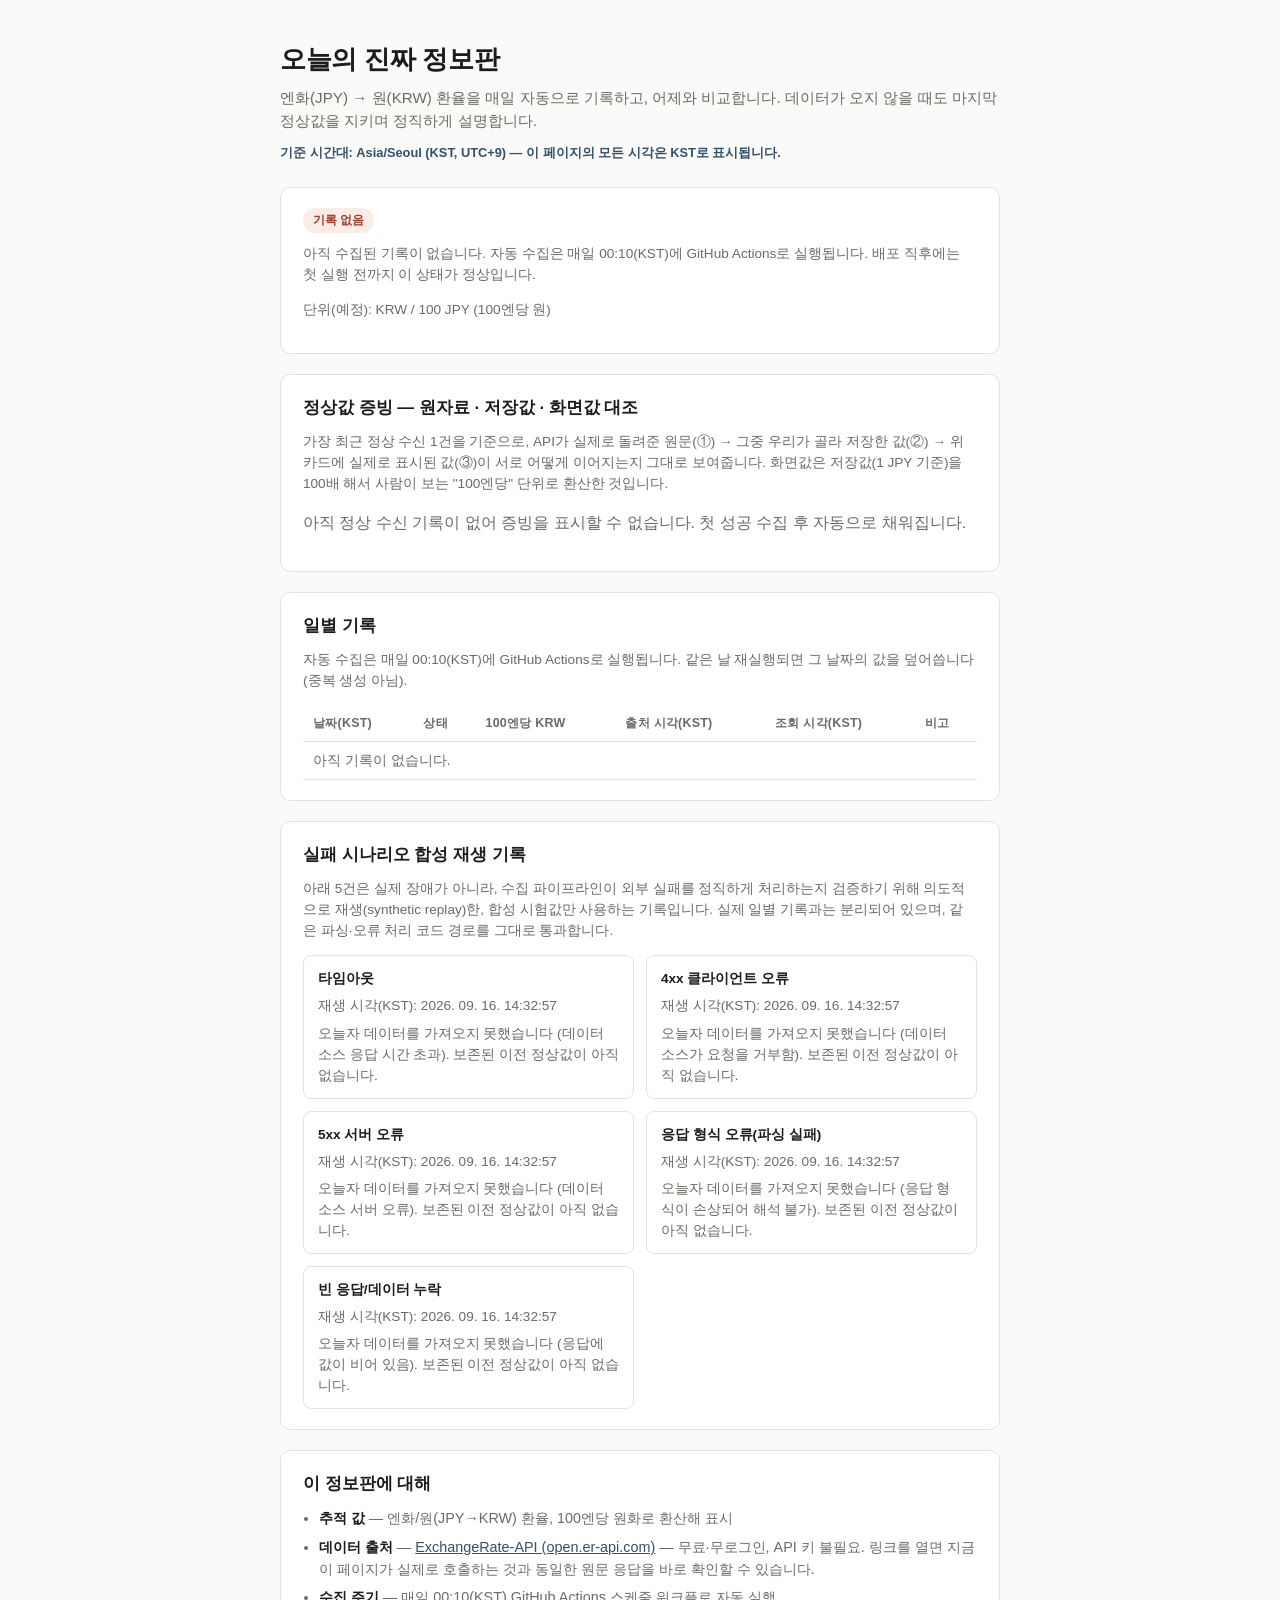
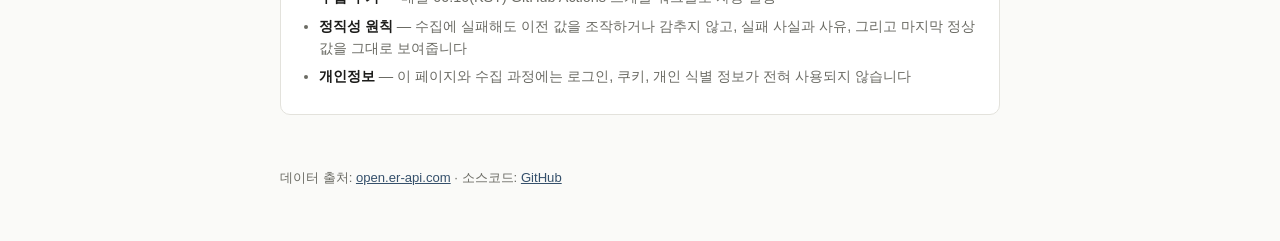
==== index.html @ 123bb634 "카드1+카드2: JPY/KRW 정보판 초기 구현 - open.er-api.com(무키) 기반 JPY/KRW 수집기, 값/단위/출처/두 시각/기준시간대 표시 - 원자료·저장값·화면값" ====
<!DOCTYPE html>
<html lang="ko">
<head>
<meta charset="UTF-8" />
<meta name="viewport" content="width=device-width, initial-scale=1" />
<title>오늘의 진짜 정보판 — 엔화/원(JPY/KRW) 환율</title>
<meta name="description" content="엔화/원 환율을 매일 자동으로 기록하고, 데이터가 오지 않을 때도 정직하게 설명하는 정보판" />
<link rel="stylesheet" href="style.css" />
</head>
<body>
  <header class="page-header">
    <h1>오늘의 진짜 정보판</h1>
    <p class="subtitle">엔화(JPY) → 원(KRW) 환율을 매일 자동으로 기록하고, 어제와 비교합니다. 데이터가 오지 않을 때도 마지막 정상값을 지키며 정직하게 설명합니다.</p>
    <p id="ref-tz-banner" class="ref-tz-banner">기준 시간대: 불러오는 중…</p>
  </header>

  <main>
    <section id="today-card" class="card" aria-live="polite">
      <p class="loading">불러오는 중…</p>
    </section>

    <section class="card">
      <h2>정상값 증빙 — 원자료 · 저장값 · 화면값 대조</h2>
      <p class="note">가장 최근 정상 수신 1건을 기준으로, API가 실제로 돌려준 원문(①) → 그중 우리가 골라 저장한 값(②) → 위 카드에 실제로 표시된 값(③)이 서로 어떻게 이어지는지 그대로 보여줍니다. 화면값은 저장값(1 JPY 기준)을 100배 해서 사람이 보는 "100엔당" 단위로 환산한 것입니다.</p>
      <div id="evidence-body">
        <p class="muted">불러오는 중…</p>
      </div>
    </section>

    <section class="card">
      <h2>일별 기록</h2>
      <p class="note">자동 수집은 매일 00:10(KST)에 GitHub Actions로 실행됩니다. 같은 날 재실행되면 그 날짜의 값을 덮어씁니다(중복 생성 아님).</p>
      <div class="table-wrap">
        <table id="history-table">
          <thead>
            <tr>
              <th>날짜(KST)</th>
              <th>상태</th>
              <th>100엔당 KRW</th>
              <th>출처 시각(KST)</th>
              <th>조회 시각(KST)</th>
              <th>비고</th>
            </tr>
          </thead>
          <tbody id="history-tbody">
            <tr><td colspan="6" class="muted">불러오는 중…</td></tr>
          </tbody>
        </table>
      </div>
    </section>

    <section class="card">
      <h2>실패 시나리오 합성 재생 기록</h2>
      <p class="note">아래 5건은 실제 장애가 아니라, 수집 파이프라인이 외부 실패를 정직하게 처리하는지 검증하기 위해 의도적으로 재생(synthetic replay)한, 합성 시험값만 사용하는 기록입니다. 실제 일별 기록과는 분리되어 있으며, 같은 파싱·오류 처리 코드 경로를 그대로 통과합니다.</p>
      <div id="replay-grid" class="replay-grid">
        <p class="muted">불러오는 중…</p>
      </div>
    </section>

    <section class="card">
      <h2>이 정보판에 대해</h2>
      <ul class="about-list">
        <li><strong>추적 값</strong> — 엔화/원(JPY→KRW) 환율, 100엔당 원화로 환산해 표시</li>
        <li><strong>데이터 출처</strong> — <a href="https://open.er-api.com/v6/latest/JPY" target="_blank" rel="noopener">ExchangeRate-API (open.er-api.com)</a> — 무료·무로그인, API 키 불필요. 링크를 열면 지금 이 페이지가 실제로 호출하는 것과 동일한 원문 응답을 바로 확인할 수 있습니다.</li>
        <li><strong>수집 주기</strong> — 매일 00:10(KST) GitHub Actions 스케줄 워크플로 자동 실행</li>
        <li><strong>정직성 원칙</strong> — 수집에 실패해도 이전 값을 조작하거나 감추지 않고, 실패 사실과 사유, 그리고 마지막 정상값을 그대로 보여줍니다</li>
        <li><strong>개인정보</strong> — 이 페이지와 수집 과정에는 로그인, 쿠키, 개인 식별 정보가 전혀 사용되지 않습니다</li>
      </ul>
    </section>
  </main>

  <footer class="page-footer">
    <p>
      데이터 출처: <a href="https://open.er-api.com/v6/latest/JPY" target="_blank" rel="noopener">open.er-api.com</a>
      · 소스코드: <a id="source-link" href="#" target="_blank" rel="noopener">GitHub</a>
    </p>
  </footer>

  <script src="app.js"></script>
</body>
</html>
---- style.css ----
:root {
  --bg: #fafaf8;
  --fg: #1c1c1a;
  --muted: #6b6b64;
  --border: #e3e2dc;
  --card-bg: #ffffff;
  --ok: #2f6b3e;
  --ok-bg: #eaf4ec;
  --fail: #a13d2c;
  --fail-bg: #fbece7;
  --accent: #35506b;
  --mono: "SFMono-Regular", Consolas, "Liberation Mono", Menlo, monospace;
}

@media (prefers-color-scheme: dark) {
  :root {
    --bg: #16161a;
    --fg: #ecebe6;
    --muted: #9a9a92;
    --border: #2c2c30;
    --card-bg: #1e1e22;
    --ok: #7cc98d;
    --ok-bg: #1c2f21;
    --fail: #e08a76;
    --fail-bg: #341f1a;
    --accent: #8fb4d9;
  }
}

* { box-sizing: border-box; }

body {
  margin: 0;
  background: var(--bg);
  color: var(--fg);
  font-family: -apple-system, BlinkMacSystemFont, "Segoe UI", Pretendard, "Apple SD Gothic Neo", sans-serif;
  line-height: 1.55;
}

.page-header {
  max-width: 760px;
  margin: 0 auto;
  padding: 40px 20px 8px;
}

.page-header h1 {
  font-size: 1.6rem;
  margin: 0 0 6px;
  letter-spacing: -0.01em;
}

.subtitle {
  color: var(--muted);
  margin: 0;
  font-size: 0.95rem;
}

.ref-tz-banner {
  margin: 10px 0 0;
  font-size: 0.8rem;
  color: var(--accent);
  font-weight: 600;
}

main {
  max-width: 760px;
  margin: 0 auto;
  padding: 16px 20px 40px;
  display: flex;
  flex-direction: column;
  gap: 20px;
}

.card {
  background: var(--card-bg);
  border: 1px solid var(--border);
  border-radius: 10px;
  padding: 20px 22px;
}

.card h2 {
  font-size: 1.05rem;
  margin: 0 0 10px;
}

.note {
  color: var(--muted);
  font-size: 0.85rem;
  margin: 0 0 14px;
}

.muted { color: var(--muted); }

/* today card */
.status-row {
  display: flex;
  align-items: center;
  gap: 10px;
  flex-wrap: wrap;
  margin-bottom: 10px;
}

.badge {
  display: inline-block;
  font-size: 0.78rem;
  font-weight: 600;
  padding: 3px 10px;
  border-radius: 999px;
}

.badge.ok { color: var(--ok); background: var(--ok-bg); }
.badge.fail { color: var(--fail); background: var(--fail-bg); }

.rate-main {
  font-family: var(--mono);
  font-size: 2.2rem;
  font-weight: 600;
  margin: 4px 0;
}

.delta {
  font-family: var(--mono);
  font-size: 1rem;
}

.delta.up { color: var(--fail); }
.delta.down { color: var(--accent); }
.delta.flat { color: var(--muted); }

.meta-line {
  font-size: 0.85rem;
  color: var(--muted);
  margin-top: 4px;
}

.unit-line, .source-line {
  font-size: 0.88rem;
  margin-top: 6px;
}

.times-grid {
  display: grid;
  grid-template-columns: 1fr 1fr;
  gap: 6px 16px;
  font-size: 0.85rem;
  margin-top: 8px;
  padding: 10px 12px;
  background: var(--bg);
  border-radius: 8px;
}

@media (max-width: 480px) {
  .times-grid { grid-template-columns: 1fr; }
}

.fail-explainer {
  margin-top: 12px;
  padding: 12px 14px;
  background: var(--fail-bg);
  border-radius: 8px;
  font-size: 0.9rem;
}

.lkg-box {
  margin-top: 10px;
  padding: 12px 14px;
  background: var(--ok-bg);
  border-radius: 8px;
  font-size: 0.9rem;
}

/* table */
.table-wrap { overflow-x: auto; }

table {
  width: 100%;
  border-collapse: collapse;
  font-size: 0.86rem;
}

th, td {
  text-align: left;
  padding: 8px 10px;
  border-bottom: 1px solid var(--border);
  white-space: nowrap;
}

th { color: var(--muted); font-weight: 600; font-size: 0.78rem; text-transform: uppercase; letter-spacing: 0.02em; }

td.num { font-family: var(--mono); }

/* replay grid */
.replay-grid {
  display: grid;
  grid-template-columns: repeat(auto-fill, minmax(220px, 1fr));
  gap: 12px;
}

.replay-item {
  border: 1px solid var(--border);
  border-radius: 8px;
  padding: 12px 14px;
  font-size: 0.85rem;
}

.replay-item .type-label {
  font-weight: 600;
  margin-bottom: 6px;
  display: block;
}

.replay-item .msg {
  color: var(--muted);
  margin-top: 6px;
}

/* evidence section */
.evidence-grid {
  display: grid;
  grid-template-columns: repeat(3, 1fr);
  gap: 14px;
}

@media (max-width: 720px) {
  .evidence-grid { grid-template-columns: 1fr; }
}

.evidence-col h3 {
  font-size: 0.85rem;
  margin: 0 0 8px;
  color: var(--accent);
}

.code-block {
  background: var(--bg);
  border: 1px solid var(--border);
  border-radius: 8px;
  padding: 10px 12px;
  font-family: var(--mono);
  font-size: 0.76rem;
  line-height: 1.5;
  white-space: pre-wrap;
  word-break: break-word;
  max-height: 320px;
  overflow-y: auto;
  margin: 0;
}

.code-block mark {
  background: var(--ok-bg);
  color: var(--ok);
  border-radius: 3px;
  padding: 0 2px;
}

.screen-value {
  white-space: normal;
  font-family: inherit;
  font-size: 0.85rem;
}

.about-list {
  margin: 0;
  padding-left: 1.1em;
  font-size: 0.9rem;
  color: var(--muted);
}

.about-list li { margin-bottom: 6px; }
.about-list strong { color: var(--fg); }

.page-footer {
  max-width: 760px;
  margin: 0 auto;
  padding: 0 20px 40px;
  font-size: 0.82rem;
  color: var(--muted);
}

.page-footer a, .about-list a { color: var(--accent); }
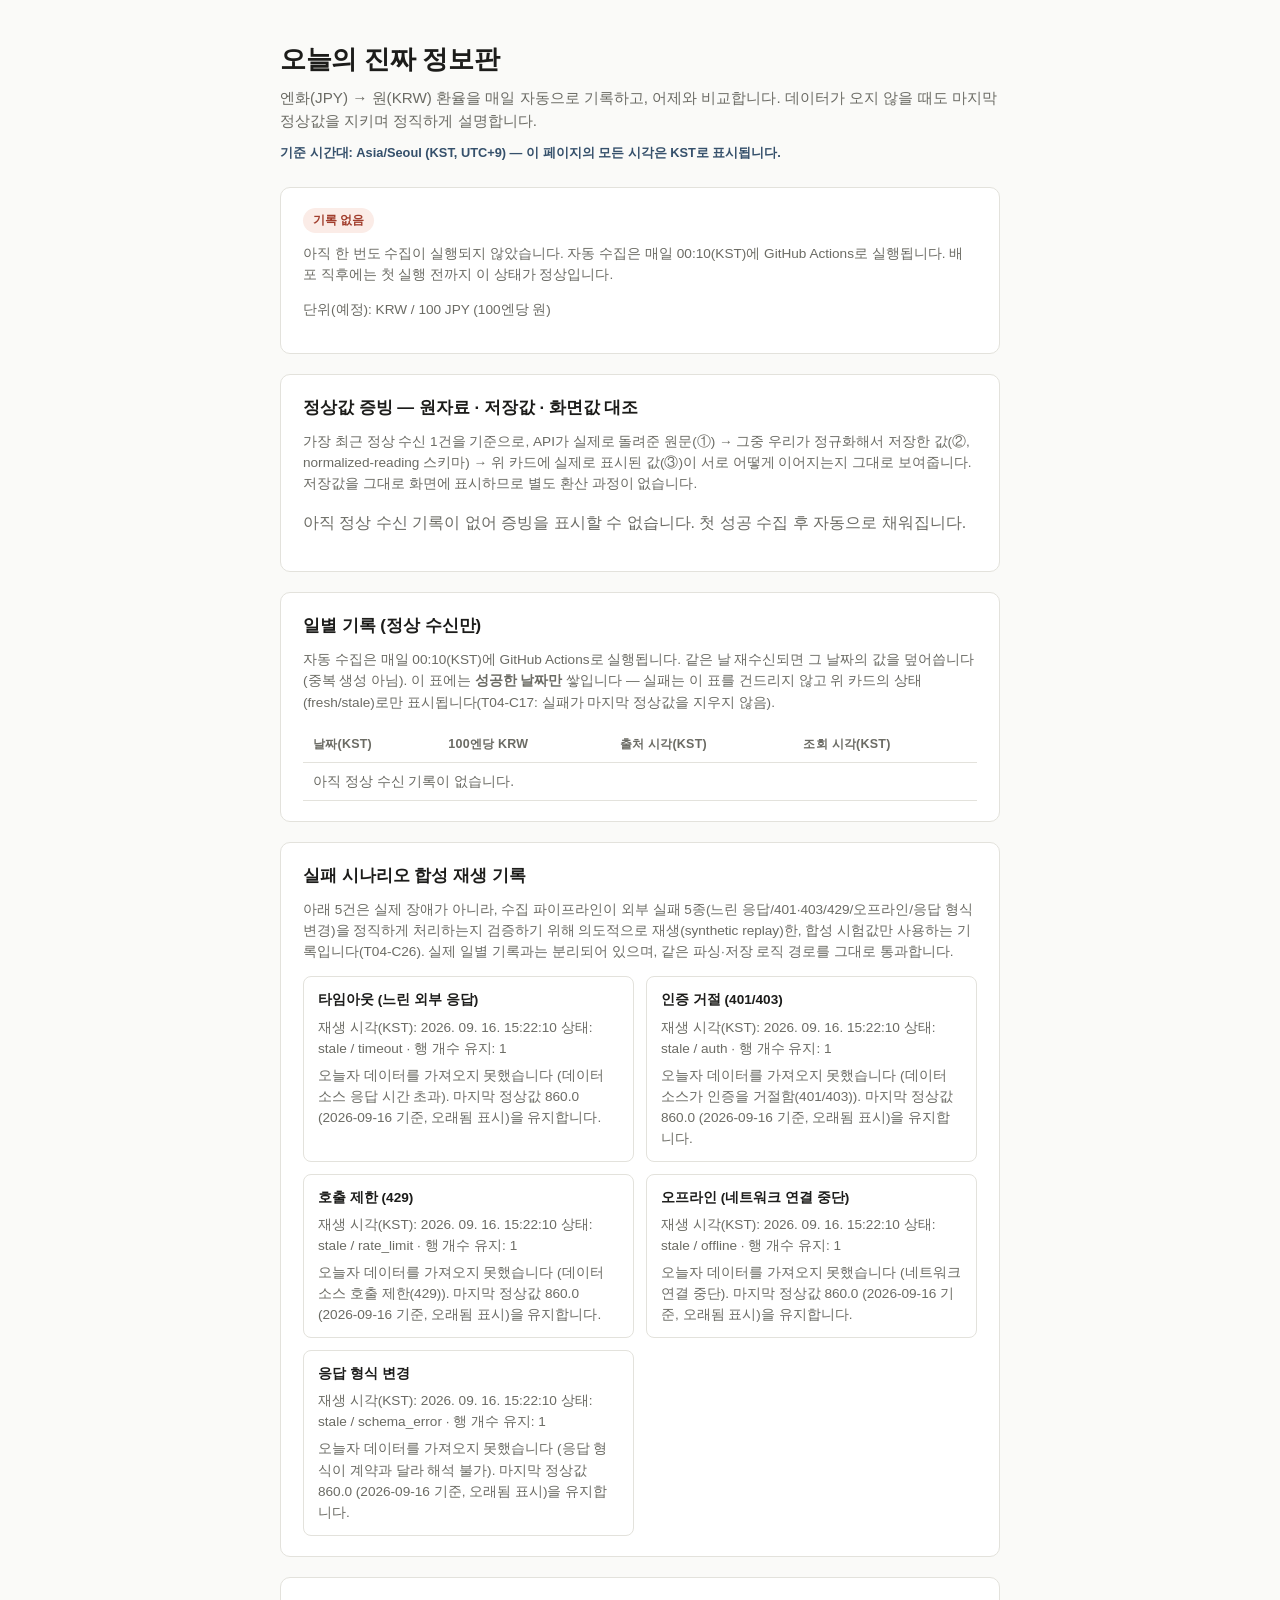
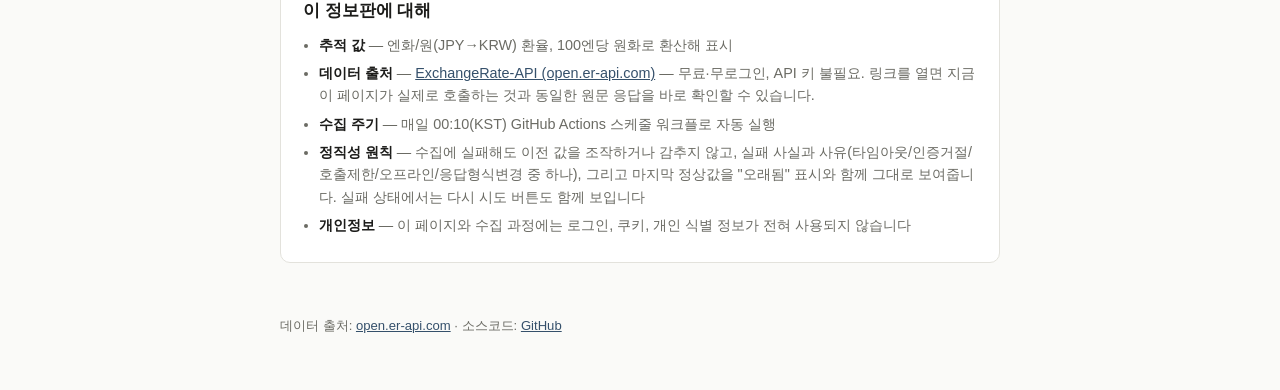
==== commit bec3d514: "feat: 카드 3 — 다섯 가지 실패 (T04-C12~C19) - 수집기 상태 모델을 ALEPH 공식 계약(daily_readings + status + last_run)에   " ====
--- a/index.html
+++ b/index.html
@@ -21,29 +21,27 @@
 
     <section class="card">
       <h2>정상값 증빙 — 원자료 · 저장값 · 화면값 대조</h2>
-      <p class="note">가장 최근 정상 수신 1건을 기준으로, API가 실제로 돌려준 원문(①) → 그중 우리가 골라 저장한 값(②) → 위 카드에 실제로 표시된 값(③)이 서로 어떻게 이어지는지 그대로 보여줍니다. 화면값은 저장값(1 JPY 기준)을 100배 해서 사람이 보는 "100엔당" 단위로 환산한 것입니다.</p>
+      <p class="note">가장 최근 정상 수신 1건을 기준으로, API가 실제로 돌려준 원문(①) → 그중 우리가 정규화해서 저장한 값(②, normalized-reading 스키마) → 위 카드에 실제로 표시된 값(③)이 서로 어떻게 이어지는지 그대로 보여줍니다. 저장값을 그대로 화면에 표시하므로 별도 환산 과정이 없습니다.</p>
       <div id="evidence-body">
         <p class="muted">불러오는 중…</p>
       </div>
     </section>
 
     <section class="card">
-      <h2>일별 기록</h2>
-      <p class="note">자동 수집은 매일 00:10(KST)에 GitHub Actions로 실행됩니다. 같은 날 재실행되면 그 날짜의 값을 덮어씁니다(중복 생성 아님).</p>
+      <h2>일별 기록 (정상 수신만)</h2>
+      <p class="note">자동 수집은 매일 00:10(KST)에 GitHub Actions로 실행됩니다. 같은 날 재수신되면 그 날짜의 값을 덮어씁니다(중복 생성 아님). 이 표에는 <strong>성공한 날짜만</strong> 쌓입니다 — 실패는 이 표를 건드리지 않고 위 카드의 상태(fresh/stale)로만 표시됩니다(T04-C17: 실패가 마지막 정상값을 지우지 않음).</p>
       <div class="table-wrap">
         <table id="history-table">
           <thead>
             <tr>
               <th>날짜(KST)</th>
-              <th>상태</th>
               <th>100엔당 KRW</th>
               <th>출처 시각(KST)</th>
               <th>조회 시각(KST)</th>
-              <th>비고</th>
             </tr>
           </thead>
           <tbody id="history-tbody">
-            <tr><td colspan="6" class="muted">불러오는 중…</td></tr>
+            <tr><td colspan="4" class="muted">불러오는 중…</td></tr>
           </tbody>
         </table>
       </div>
@@ -51,7 +49,7 @@
 
     <section class="card">
       <h2>실패 시나리오 합성 재생 기록</h2>
-      <p class="note">아래 5건은 실제 장애가 아니라, 수집 파이프라인이 외부 실패를 정직하게 처리하는지 검증하기 위해 의도적으로 재생(synthetic replay)한, 합성 시험값만 사용하는 기록입니다. 실제 일별 기록과는 분리되어 있으며, 같은 파싱·오류 처리 코드 경로를 그대로 통과합니다.</p>
+      <p class="note">아래 5건은 실제 장애가 아니라, 수집 파이프라인이 외부 실패 5종(느린 응답/401·403/429/오프라인/응답 형식 변경)을 정직하게 처리하는지 검증하기 위해 의도적으로 재생(synthetic replay)한, 합성 시험값만 사용하는 기록입니다(T04-C26). 실제 일별 기록과는 분리되어 있으며, 같은 파싱·저장 로직 경로를 그대로 통과합니다.</p>
       <div id="replay-grid" class="replay-grid">
         <p class="muted">불러오는 중…</p>
       </div>
@@ -63,7 +61,7 @@
         <li><strong>추적 값</strong> — 엔화/원(JPY→KRW) 환율, 100엔당 원화로 환산해 표시</li>
         <li><strong>데이터 출처</strong> — <a href="https://open.er-api.com/v6/latest/JPY" target="_blank" rel="noopener">ExchangeRate-API (open.er-api.com)</a> — 무료·무로그인, API 키 불필요. 링크를 열면 지금 이 페이지가 실제로 호출하는 것과 동일한 원문 응답을 바로 확인할 수 있습니다.</li>
         <li><strong>수집 주기</strong> — 매일 00:10(KST) GitHub Actions 스케줄 워크플로 자동 실행</li>
-        <li><strong>정직성 원칙</strong> — 수집에 실패해도 이전 값을 조작하거나 감추지 않고, 실패 사실과 사유, 그리고 마지막 정상값을 그대로 보여줍니다</li>
+        <li><strong>정직성 원칙</strong> — 수집에 실패해도 이전 값을 조작하거나 감추지 않고, 실패 사실과 사유(타임아웃/인증거절/호출제한/오프라인/응답형식변경 중 하나), 그리고 마지막 정상값을 "오래됨" 표시와 함께 그대로 보여줍니다. 실패 상태에서는 다시 시도 버튼도 함께 보입니다</li>
         <li><strong>개인정보</strong> — 이 페이지와 수집 과정에는 로그인, 쿠키, 개인 식별 정보가 전혀 사용되지 않습니다</li>
       </ul>
     </section>
--- a/style.css
+++ b/style.css
@@ -253,6 +253,27 @@
   padding: 0 2px;
 }
 
+.badge.stale-tag {
+  color: var(--fail);
+  background: var(--fail-bg);
+  margin-right: 6px;
+}
+
+.retry-row { margin-top: 12px; }
+
+.retry-btn {
+  display: inline-block;
+  padding: 8px 14px;
+  border-radius: 8px;
+  background: var(--accent);
+  color: var(--card-bg);
+  text-decoration: none;
+  font-size: 0.85rem;
+  font-weight: 600;
+}
+
+.retry-btn:hover { opacity: 0.9; }
+
 .screen-value {
   white-space: normal;
   font-family: inherit;
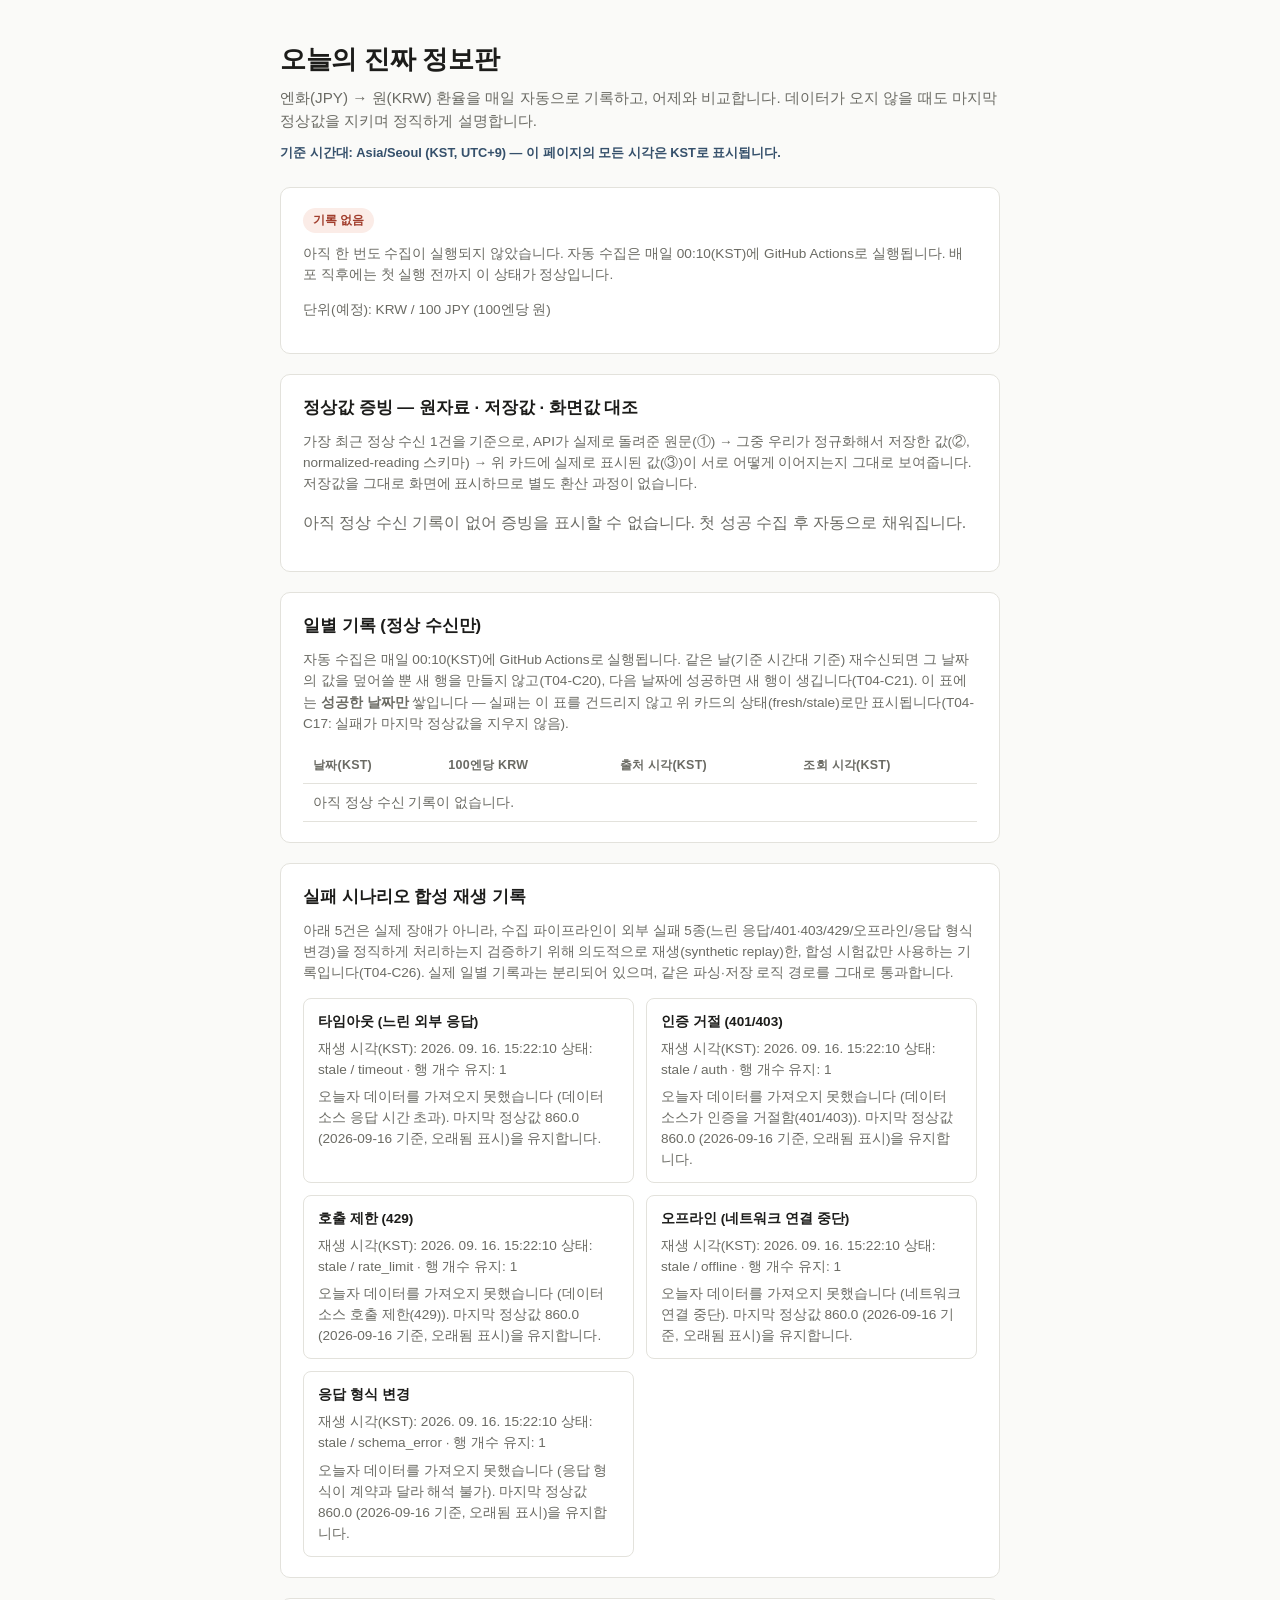
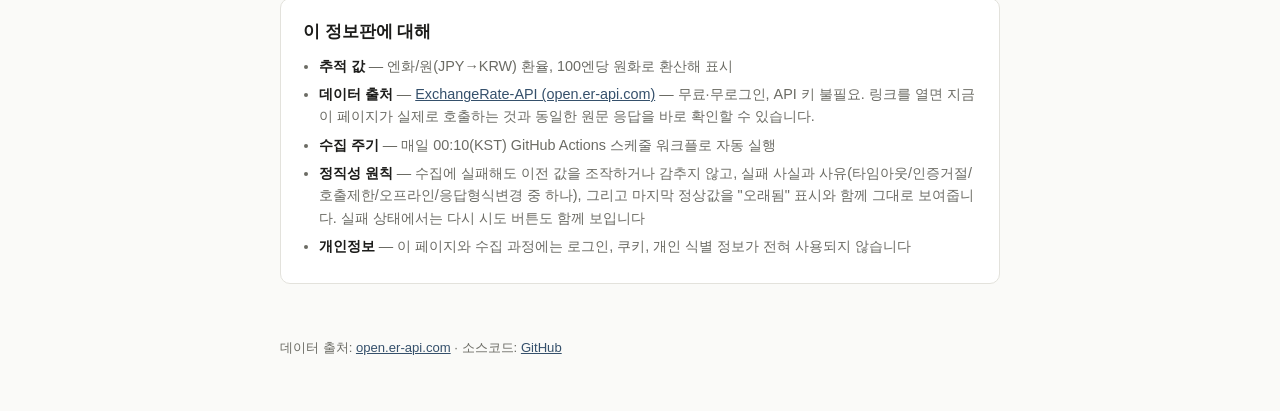
==== commit 91223657: "feat: 카드 4 — 하루 한 줄 (T04-C20, T04-C21) - scripts/test_same_day_dedup.py 추가: collect_rate.py의 실제 저장 함" ====
--- a/index.html
+++ b/index.html
@@ -29,7 +29,7 @@
 
     <section class="card">
       <h2>일별 기록 (정상 수신만)</h2>
-      <p class="note">자동 수집은 매일 00:10(KST)에 GitHub Actions로 실행됩니다. 같은 날 재수신되면 그 날짜의 값을 덮어씁니다(중복 생성 아님). 이 표에는 <strong>성공한 날짜만</strong> 쌓입니다 — 실패는 이 표를 건드리지 않고 위 카드의 상태(fresh/stale)로만 표시됩니다(T04-C17: 실패가 마지막 정상값을 지우지 않음).</p>
+      <p class="note">자동 수집은 매일 00:10(KST)에 GitHub Actions로 실행됩니다. 같은 날(기준 시간대 기준) 재수신되면 그 날짜의 값을 덮어쓸 뿐 새 행을 만들지 않고(T04-C20), 다음 날짜에 성공하면 새 행이 생깁니다(T04-C21). 이 표에는 <strong>성공한 날짜만</strong> 쌓입니다 — 실패는 이 표를 건드리지 않고 위 카드의 상태(fresh/stale)로만 표시됩니다(T04-C17: 실패가 마지막 정상값을 지우지 않음).</p>
       <div class="table-wrap">
         <table id="history-table">
           <thead>
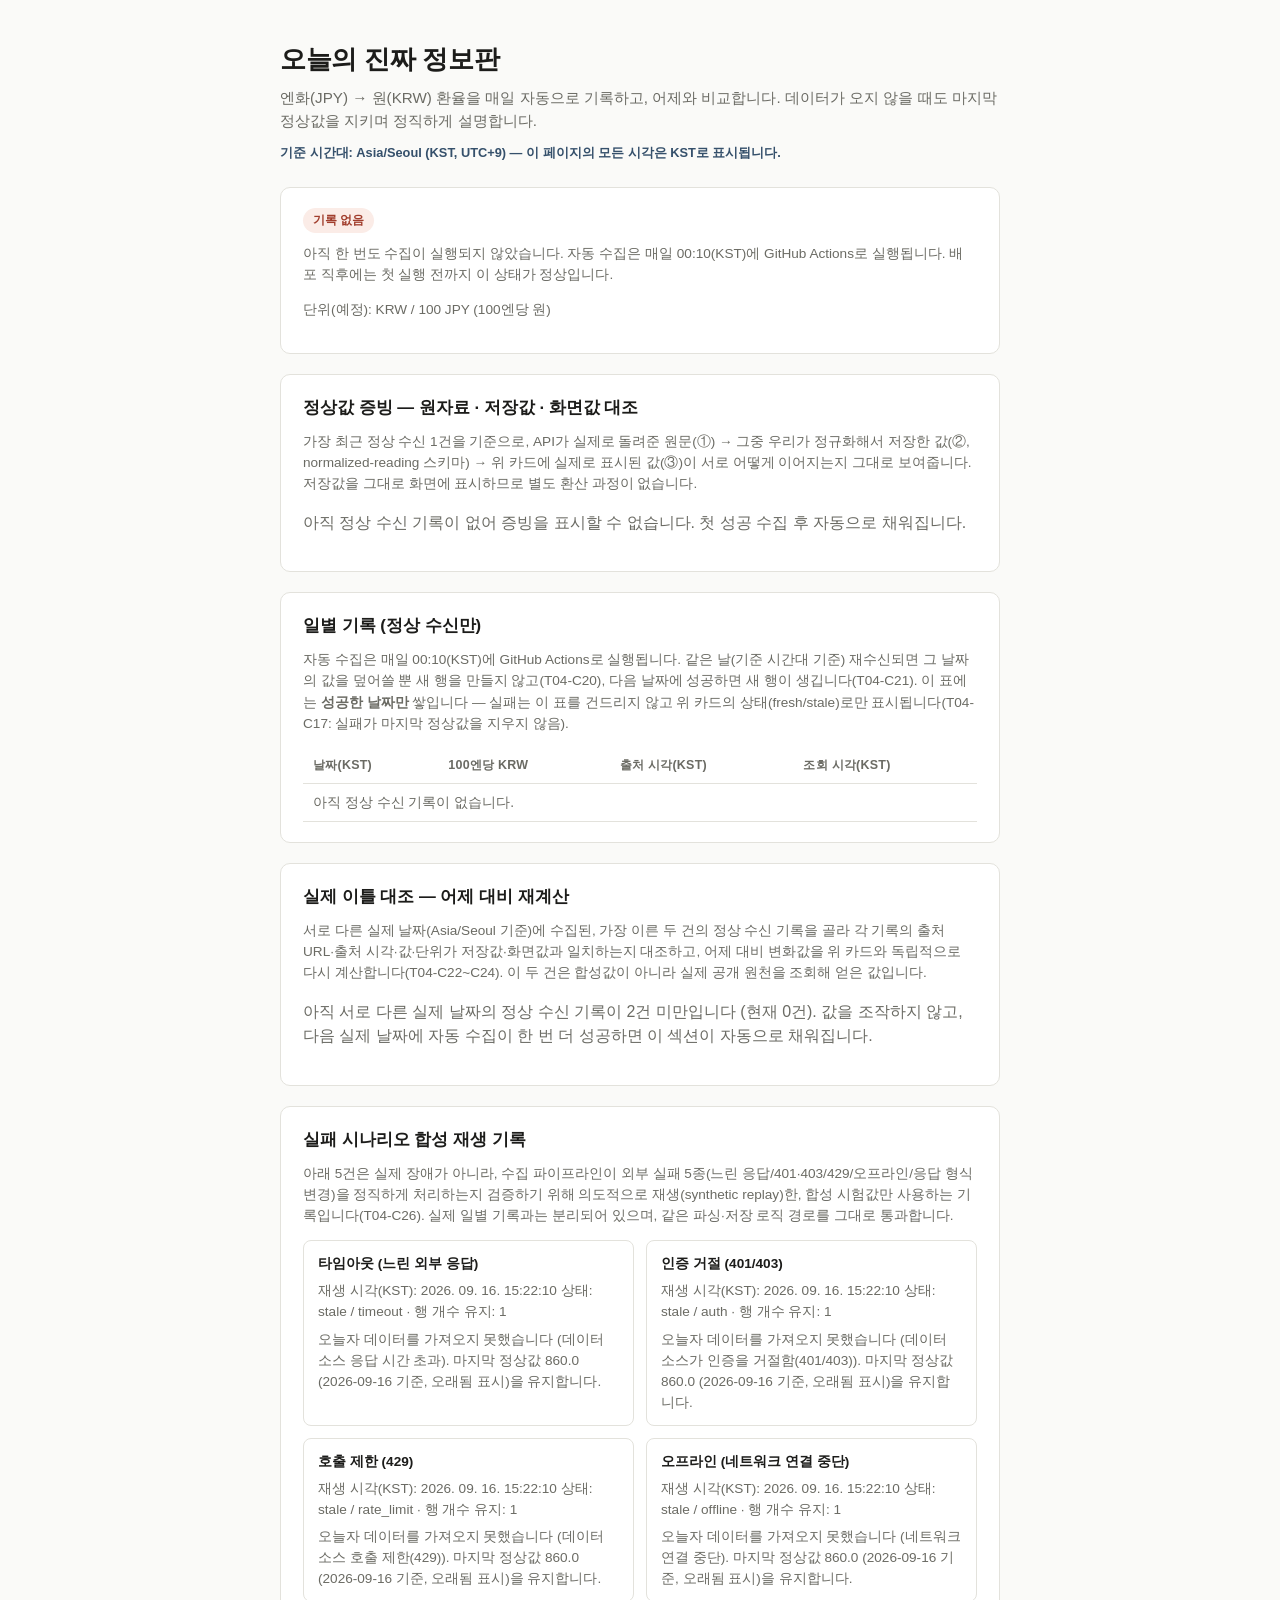
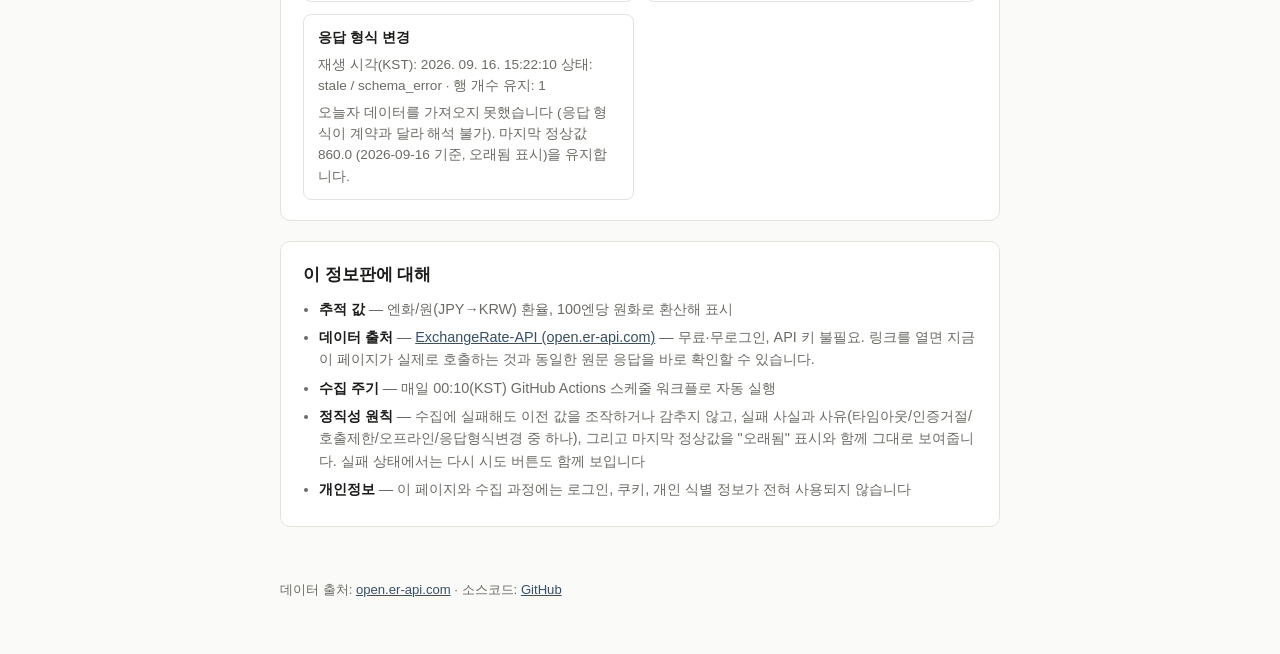
==== commit 6bdc3eae: "feat: 카드 5 — 실제 이틀과 어제 대비 (T04-C22~C24, C27, C28) - scripts/verify_day_pair.py 추가: data/history.json" ====
--- a/index.html
+++ b/index.html
@@ -48,6 +48,14 @@
     </section>
 
     <section class="card">
+      <h2>실제 이틀 대조 — 어제 대비 재계산</h2>
+      <p class="note">서로 다른 실제 날짜(Asia/Seoul 기준)에 수집된, 가장 이른 두 건의 정상 수신 기록을 골라 각 기록의 출처 URL·출처 시각·값·단위가 저장값·화면값과 일치하는지 대조하고, 어제 대비 변화값을 위 카드와 독립적으로 다시 계산합니다(T04-C22~C24). 이 두 건은 합성값이 아니라 실제 공개 원천을 조회해 얻은 값입니다.</p>
+      <div id="day-pair-body">
+        <p class="muted">불러오는 중…</p>
+      </div>
+    </section>
+
+    <section class="card">
       <h2>실패 시나리오 합성 재생 기록</h2>
       <p class="note">아래 5건은 실제 장애가 아니라, 수집 파이프라인이 외부 실패 5종(느린 응답/401·403/429/오프라인/응답 형식 변경)을 정직하게 처리하는지 검증하기 위해 의도적으로 재생(synthetic replay)한, 합성 시험값만 사용하는 기록입니다(T04-C26). 실제 일별 기록과는 분리되어 있으며, 같은 파싱·저장 로직 경로를 그대로 통과합니다.</p>
       <div id="replay-grid" class="replay-grid">
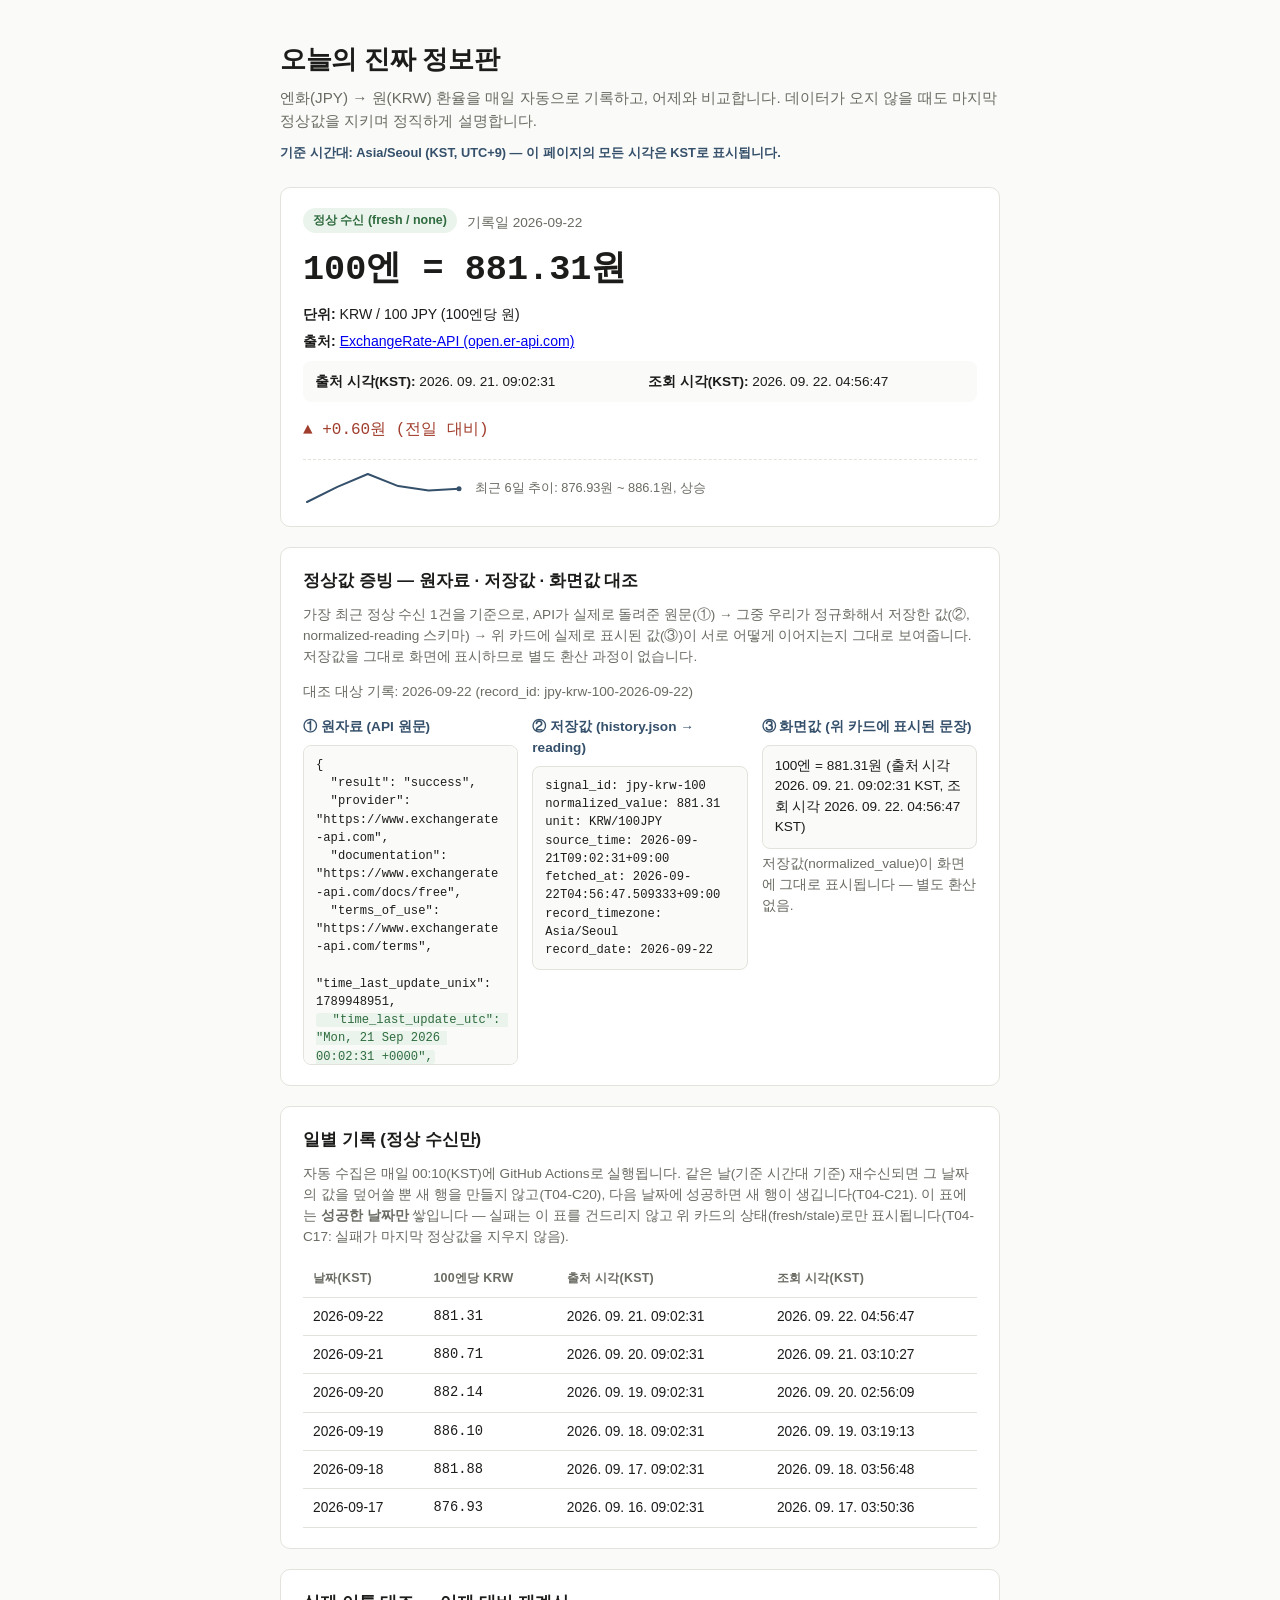
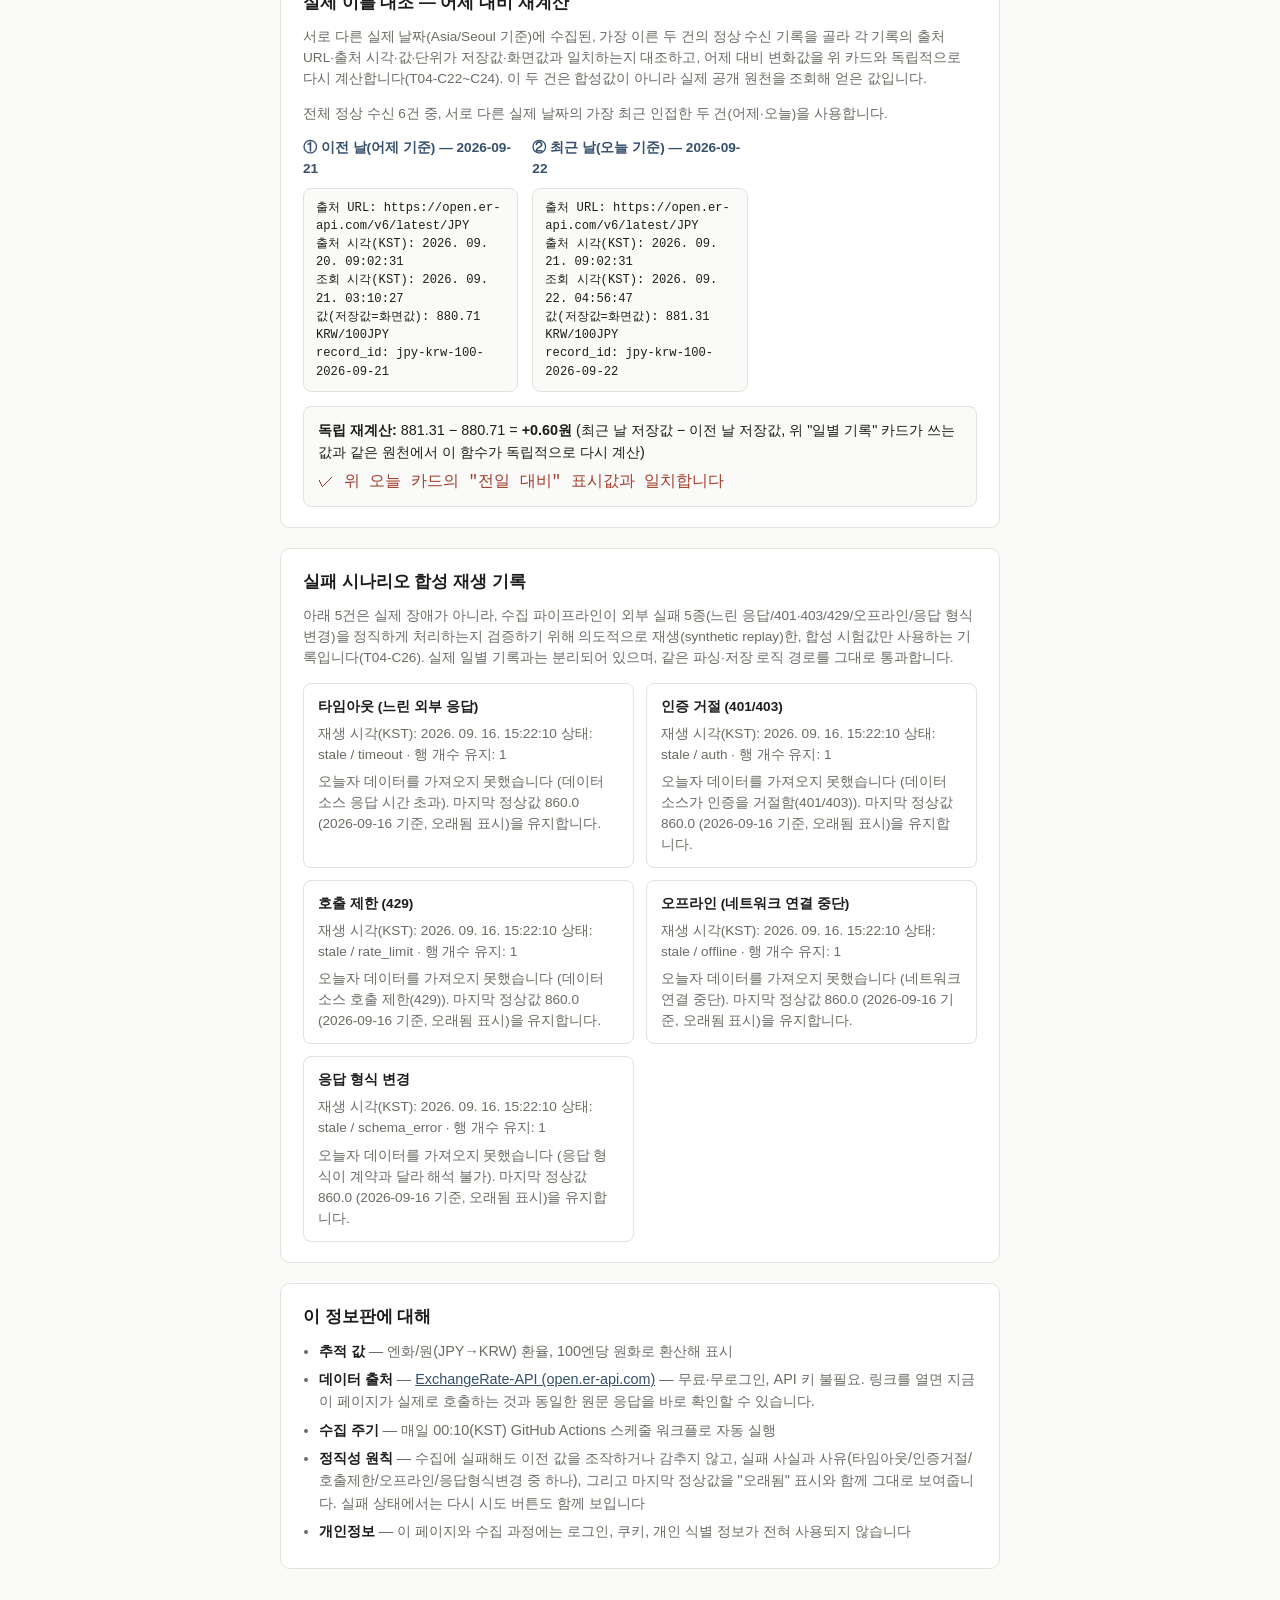
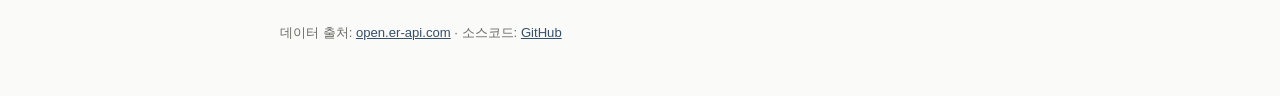
==== commit 753b2f58: "feat(과제5-B): 오늘 카드에 최근 7일 스파크라인 DOM 통합 + 검사 10개 결과 기록 (Session B) - index.html: app.js 앞에 로컬 sparkli" ====
--- a/index.html
+++ b/index.html
@@ -82,6 +82,7 @@
     </p>
   </footer>
 
+  <script src="sparkline.js"></script>
   <script src="app.js"></script>
 </body>
 </html>
--- a/style.css
+++ b/style.css
@@ -290,6 +290,33 @@
 .about-list li { margin-bottom: 6px; }
 .about-list strong { color: var(--fg); }
 
+/* 과제 5: 오늘 카드 스파크라인 — 기존 --accent를 재사용해 라이트/다크 모두 대비 확보 */
+.sparkline-wrap {
+  display: flex;
+  align-items: center;
+  gap: 12px;
+  flex-wrap: wrap;
+  margin-top: 12px;
+  padding-top: 10px;
+  border-top: 1px dashed var(--border);
+}
+
+.sparkline { display: block; overflow: visible; }
+
+.sparkline-line {
+  stroke: var(--accent);
+  stroke-width: 2;
+  stroke-linecap: round;
+  stroke-linejoin: round;
+}
+
+.sparkline-dot { fill: var(--accent); }
+
+.sparkline-caption {
+  font-size: 0.8rem;
+  color: var(--muted);
+}
+
 .page-footer {
   max-width: 760px;
   margin: 0 auto;
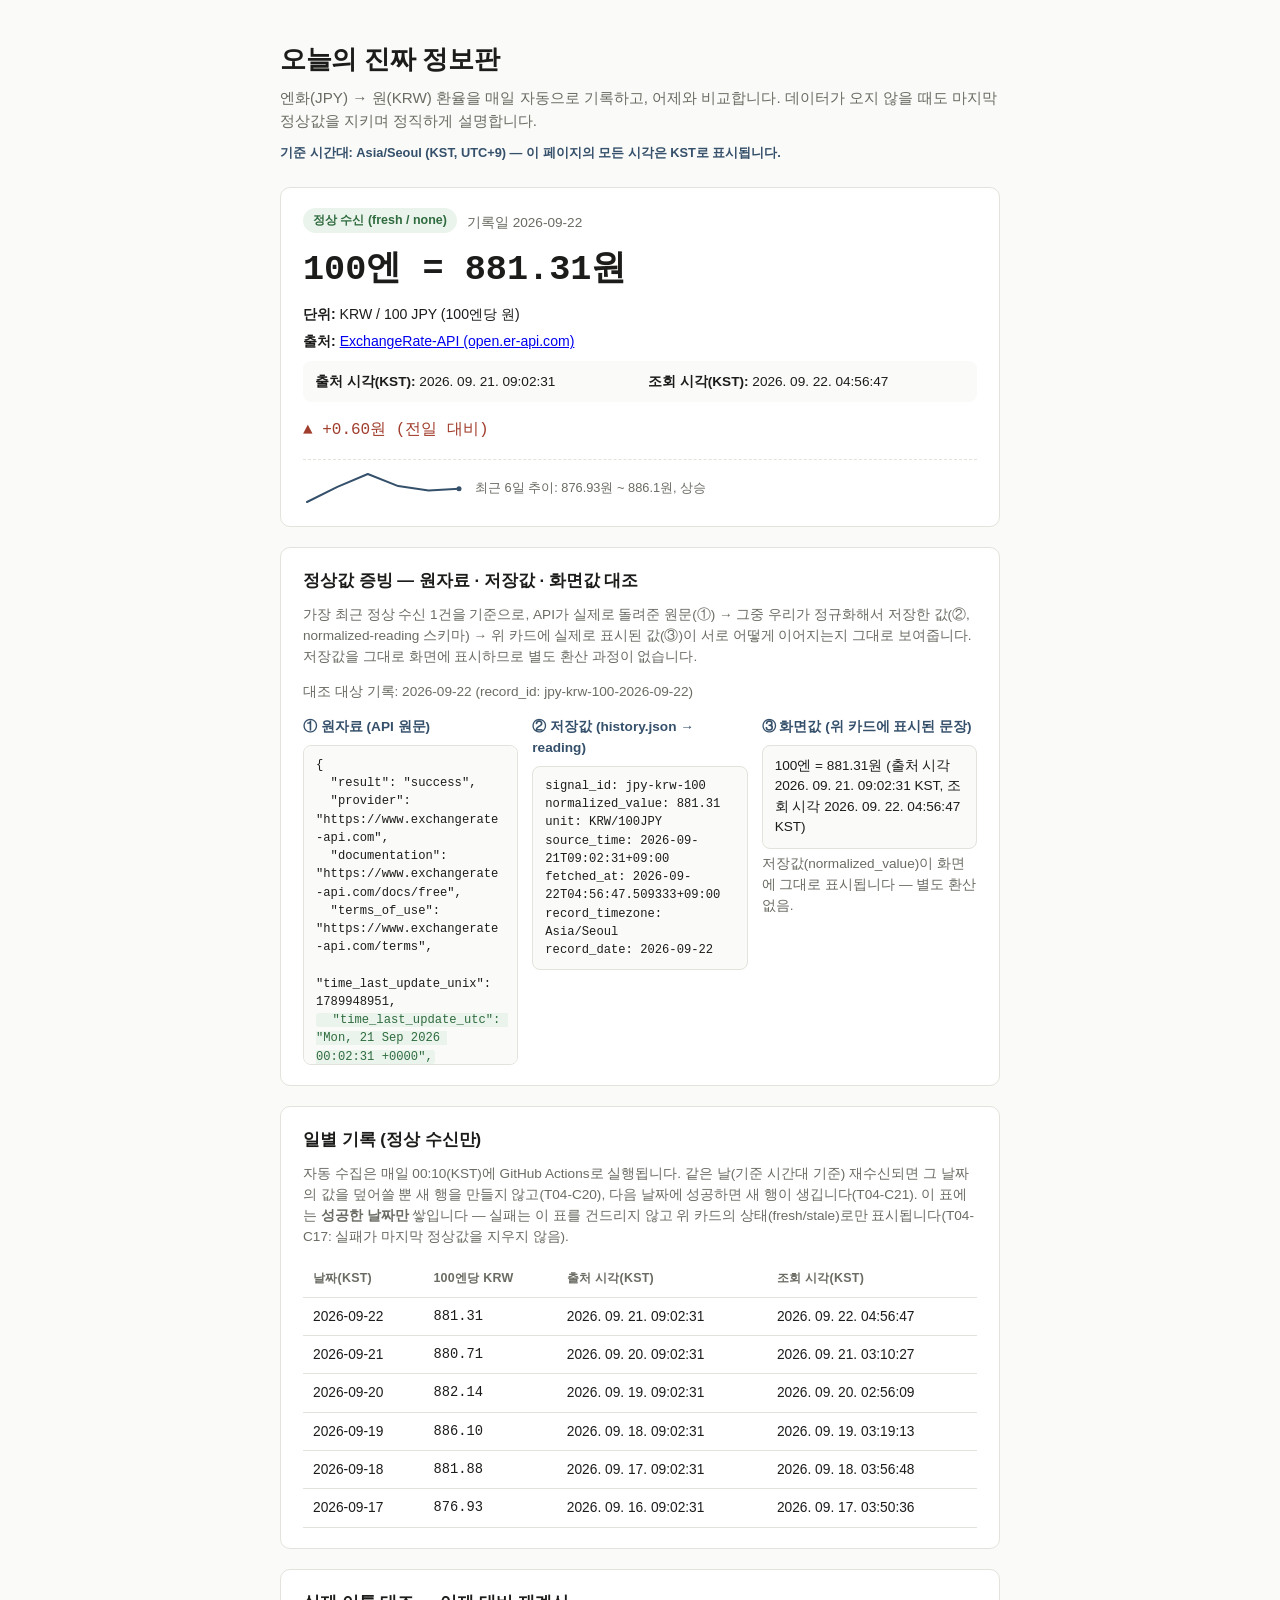
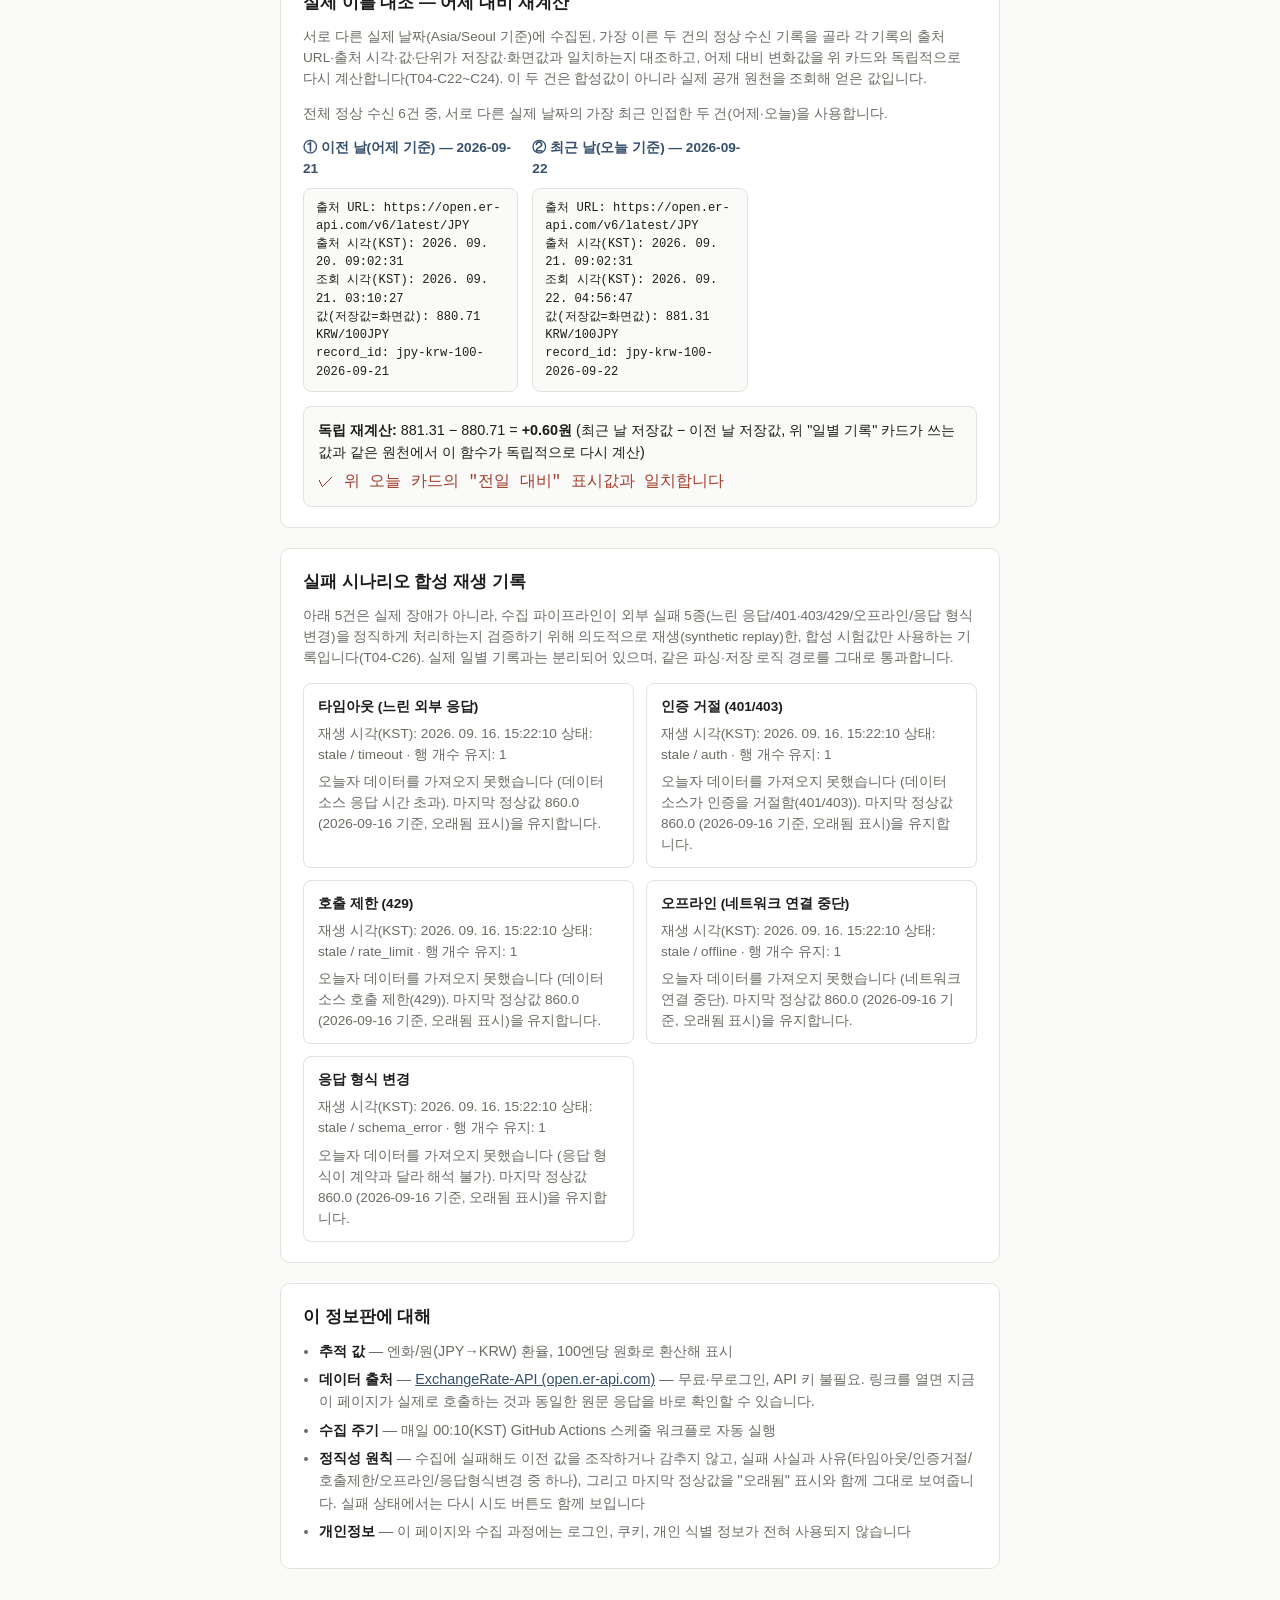
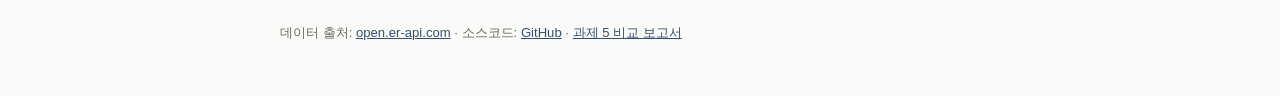
==== commit 062e5255: "docs(과제5): 무로그인 공개 비교 보고서 페이지 추가 (report.html) - 고정 검사 10개 결과를 이름 가린 표(세션 1/세션 2)로 공개, 아래 별도 절에서   실" ====
--- a/index.html
+++ b/index.html
@@ -79,6 +79,7 @@
     <p>
       데이터 출처: <a href="https://open.er-api.com/v6/latest/JPY" target="_blank" rel="noopener">open.er-api.com</a>
       · 소스코드: <a id="source-link" href="#" target="_blank" rel="noopener">GitHub</a>
+      · <a href="report.html">과제 5 비교 보고서</a>
     </p>
   </footer>
 
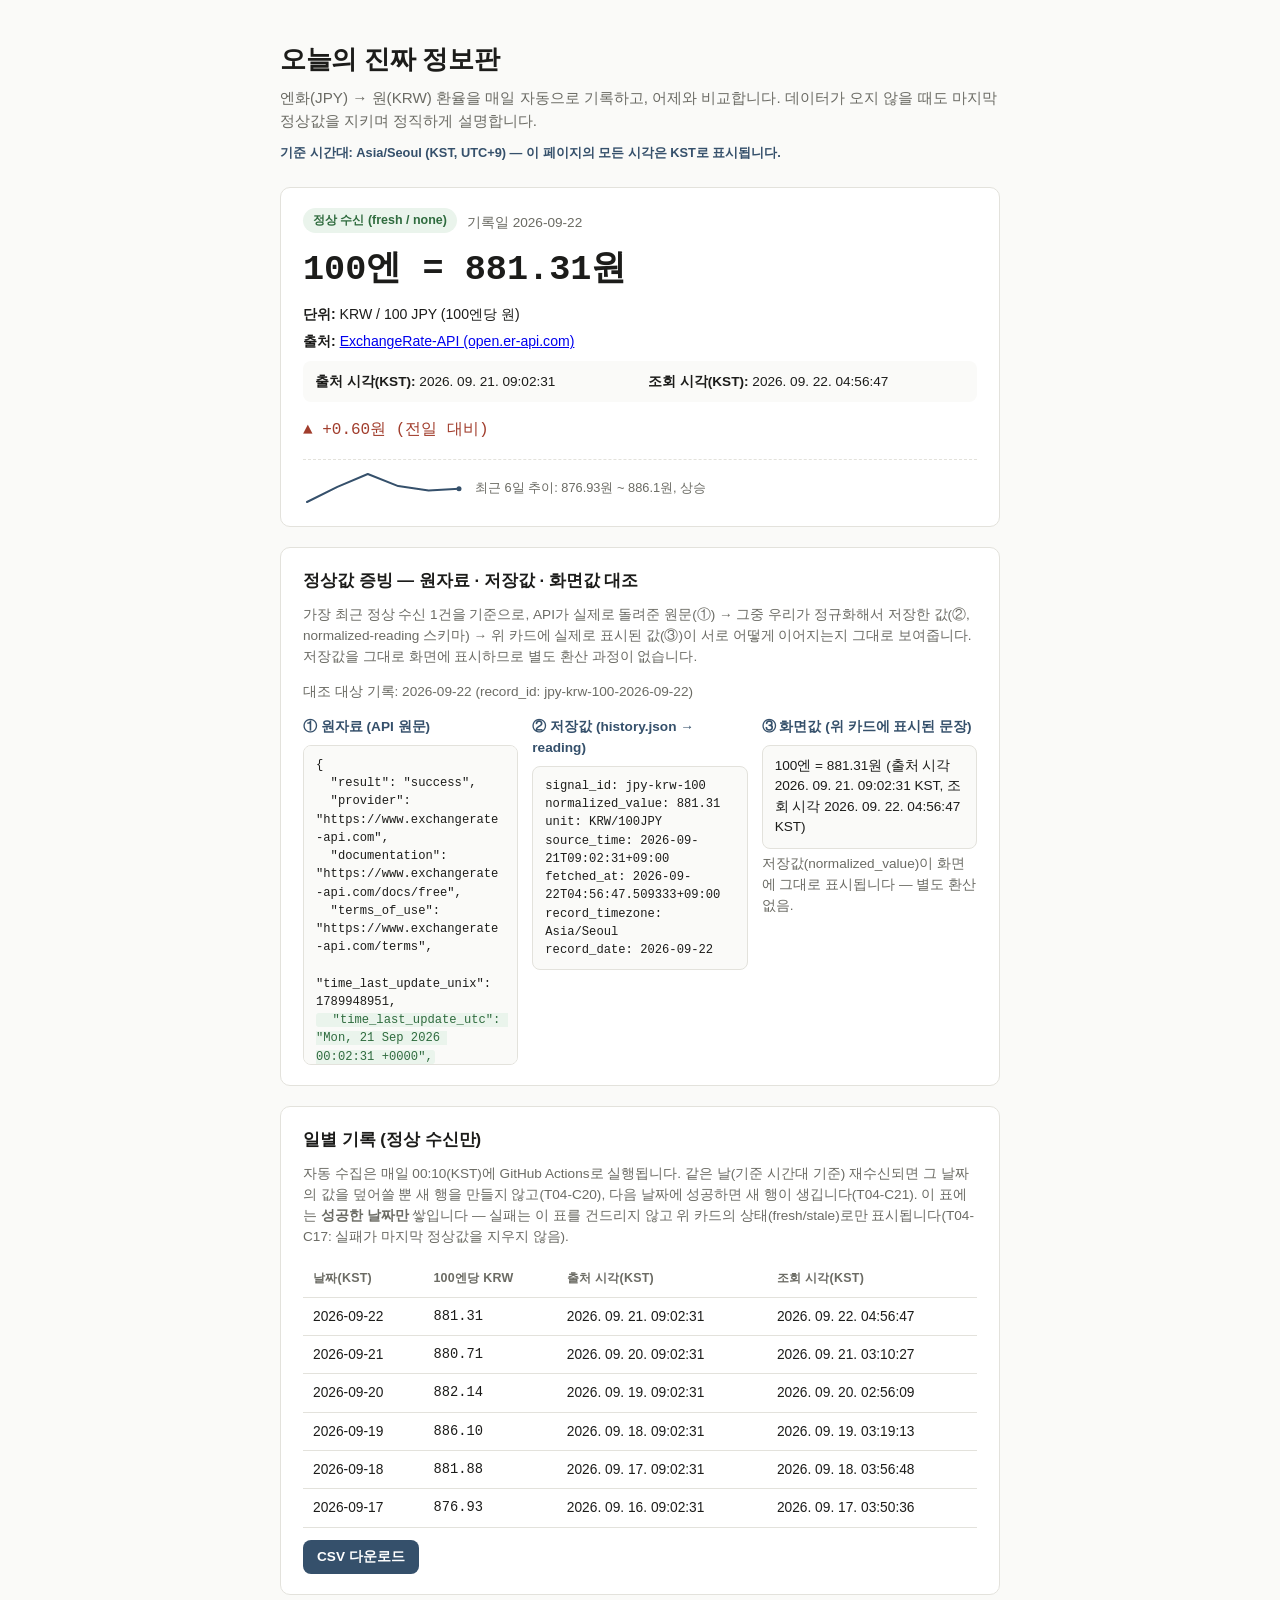
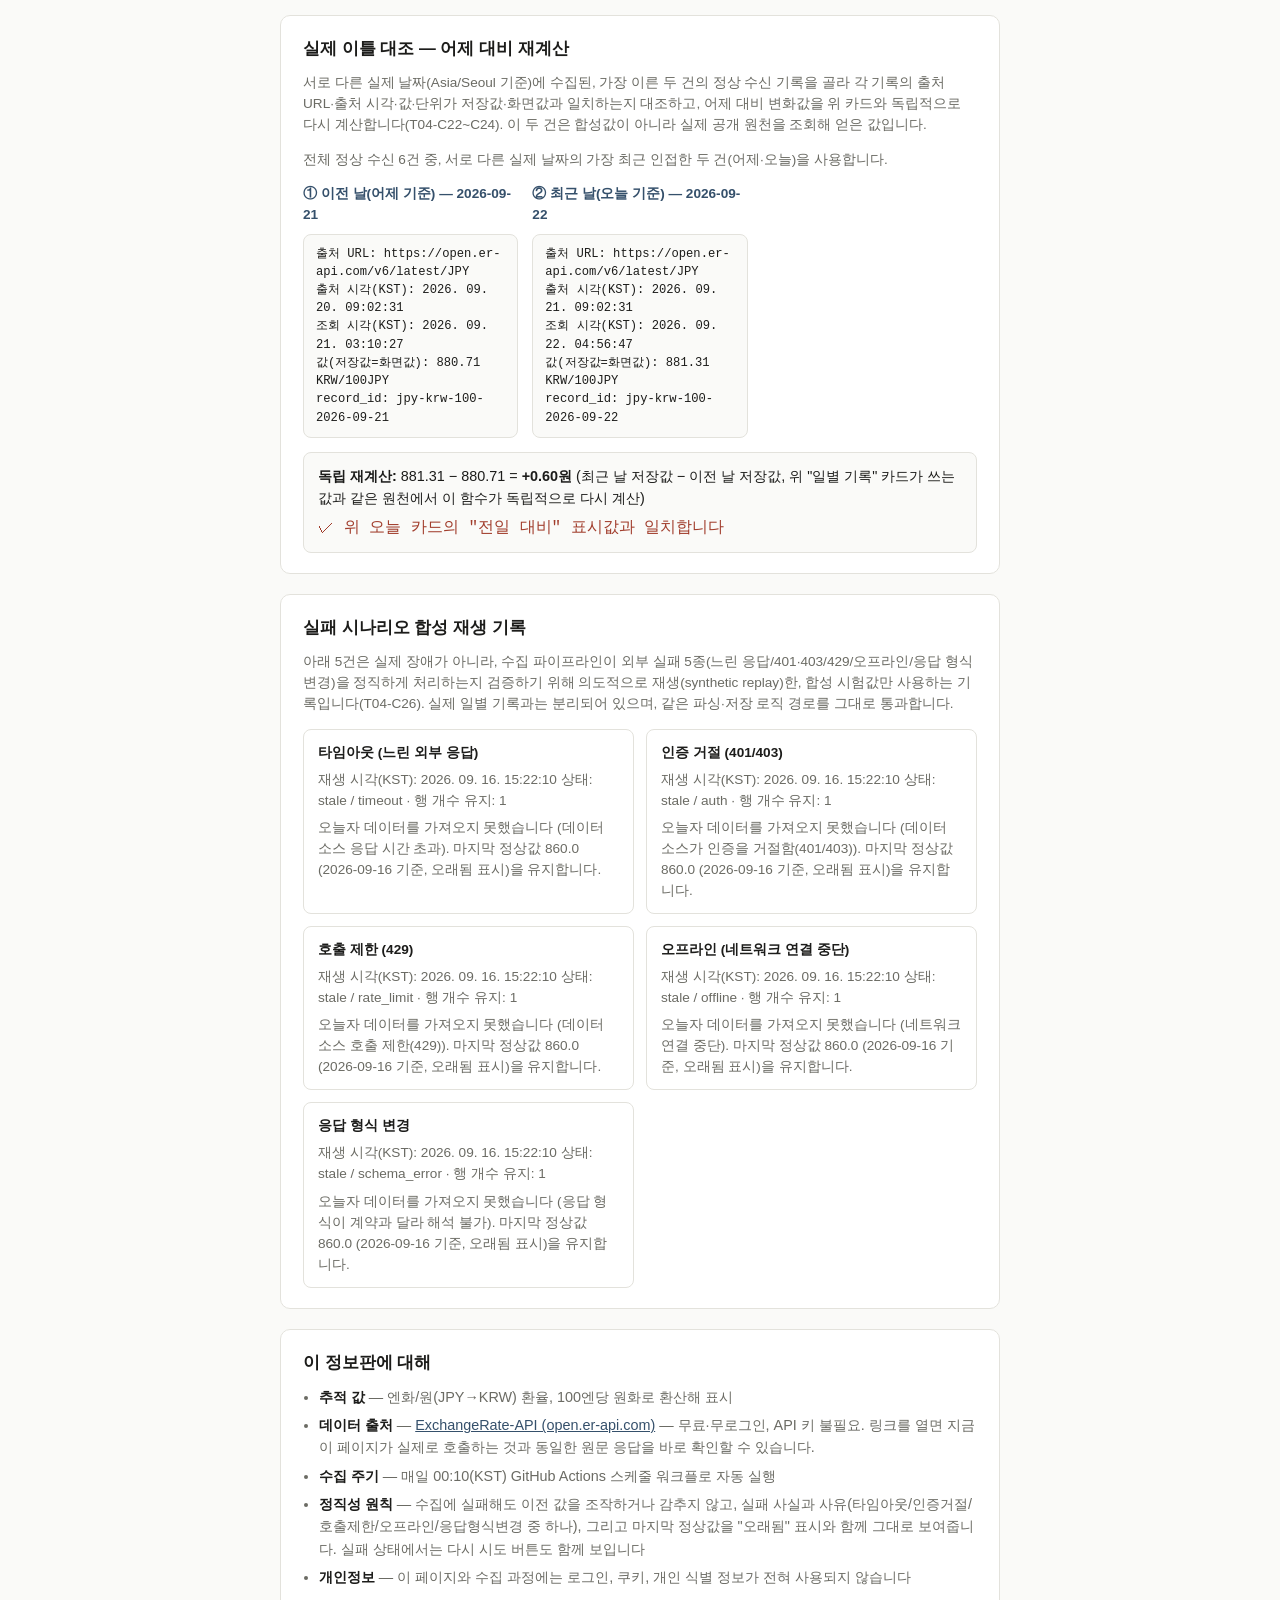
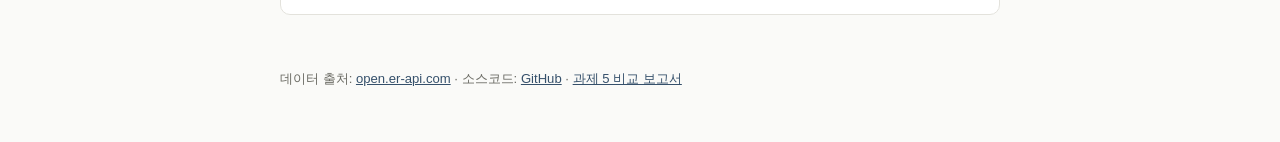
==== commit 0bbeae24: "feat(과제5-카드1-B): 일별 기록 CSV 다운로드 버튼 DOM 통합 + 검사 결과 기록 (AI B) - index.html: csv-export.js 로드, 일별 기록 표 " ====
--- a/index.html
+++ b/index.html
@@ -45,6 +45,9 @@
           </tbody>
         </table>
       </div>
+      <div class="csv-row">
+        <button type="button" id="csv-download-btn" class="retry-btn csv-btn" aria-label="일별 기록 CSV 다운로드" disabled>CSV 다운로드</button>
+      </div>
     </section>
 
     <section class="card">
@@ -84,6 +87,7 @@
   </footer>
 
   <script src="sparkline.js"></script>
+  <script src="csv-export.js"></script>
   <script src="app.js"></script>
 </body>
 </html>
--- a/style.css
+++ b/style.css
@@ -326,3 +326,9 @@
 }
 
 .page-footer a, .about-list a { color: var(--accent); }
+
+/* 과제5 카드1 — CSV 다운로드 버튼 (기존 .retry-btn 스타일 재사용) */
+.csv-row { margin-top: 12px; }
+.csv-btn { border: 0; cursor: pointer; font-family: inherit; }
+.csv-btn:disabled { opacity: 0.5; cursor: not-allowed; }
+.csv-btn:focus-visible { outline: 2px solid var(--accent); outline-offset: 2px; }
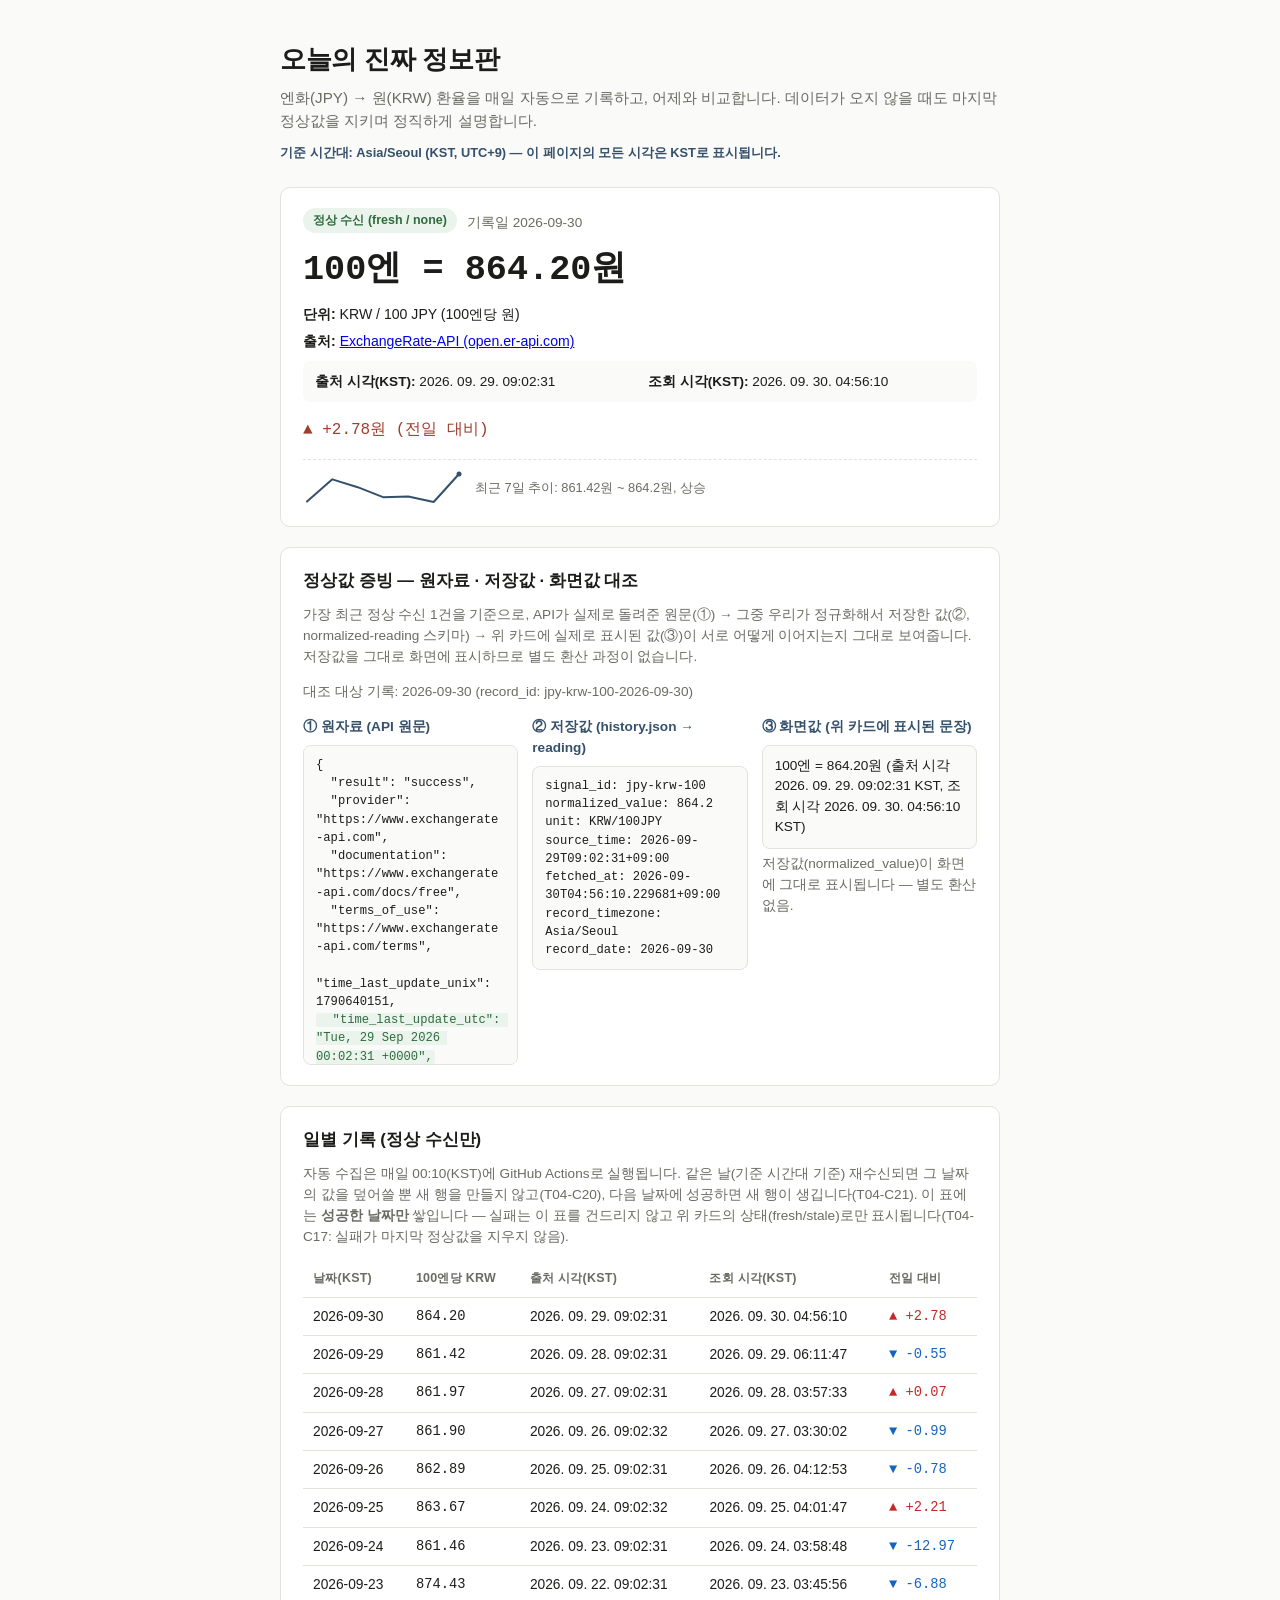
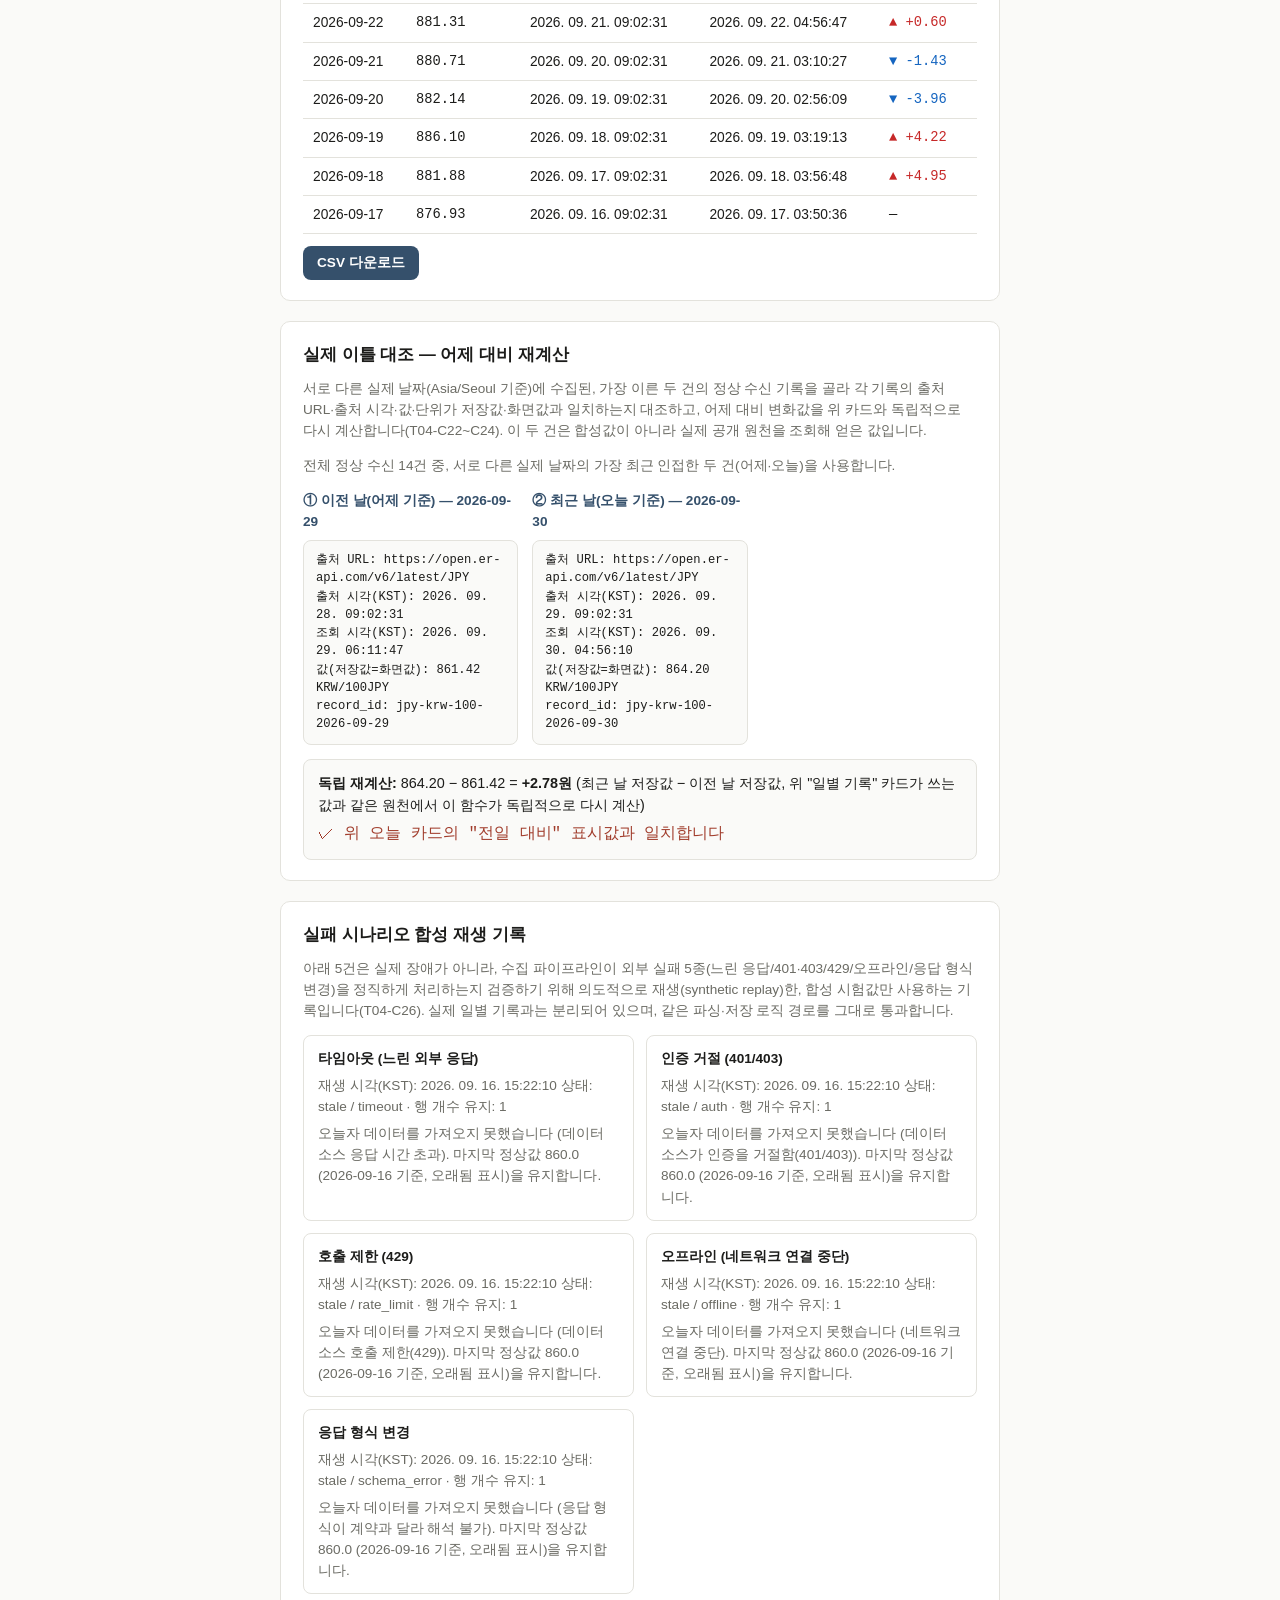
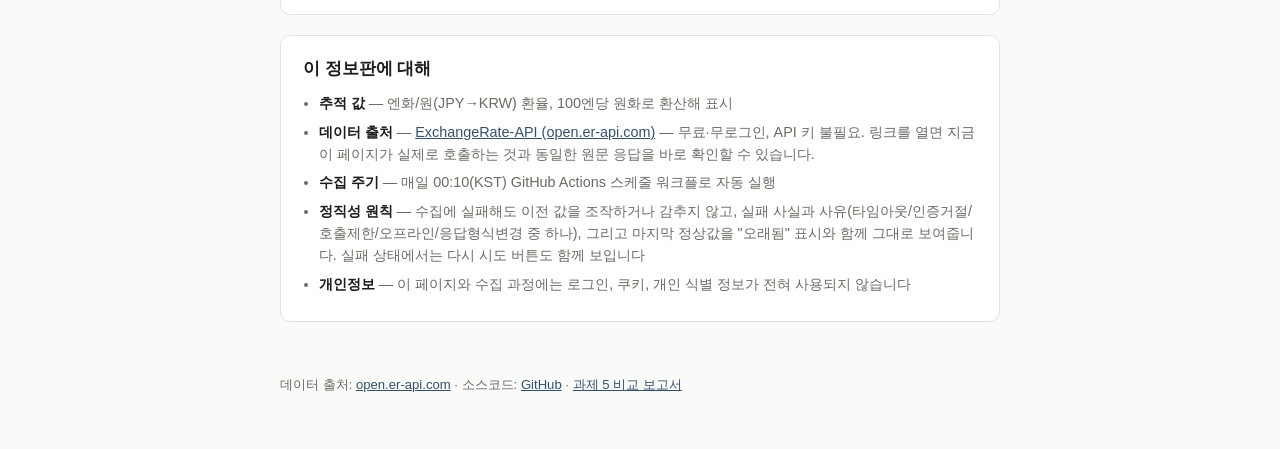
==== commit f762e3b8: "feat(t05-B): 일별 기록 표에 "전일 대비" 열 화면 통합 + 검사 10/10 기록 (AI B) - index.html: <th>전일 대비</th> 추가, daily-ch" ====
--- a/index.html
+++ b/index.html
@@ -38,10 +38,11 @@
               <th>100엔당 KRW</th>
               <th>출처 시각(KST)</th>
               <th>조회 시각(KST)</th>
+              <th>전일 대비</th>
             </tr>
           </thead>
           <tbody id="history-tbody">
-            <tr><td colspan="4" class="muted">불러오는 중…</td></tr>
+            <tr><td colspan="5" class="muted">불러오는 중…</td></tr>
           </tbody>
         </table>
       </div>
@@ -88,6 +89,7 @@
 
   <script src="sparkline.js"></script>
   <script src="csv-export.js"></script>
+  <script src="daily-change.js"></script>
   <script src="app.js"></script>
 </body>
 </html>
--- a/style.css
+++ b/style.css
@@ -188,6 +188,10 @@
 th { color: var(--muted); font-weight: 600; font-size: 0.78rem; text-transform: uppercase; letter-spacing: 0.02em; }
 
 td.num { font-family: var(--mono); }
+/* 전일 대비 열 (과제5 최종): 글자는 label 그대로, 색만 방향별로 */
+td.change-cell { white-space: nowrap; }
+td.change-up { color: #c62828; }
+td.change-down { color: #1565c0; }
 
 /* replay grid */
 .replay-grid {
